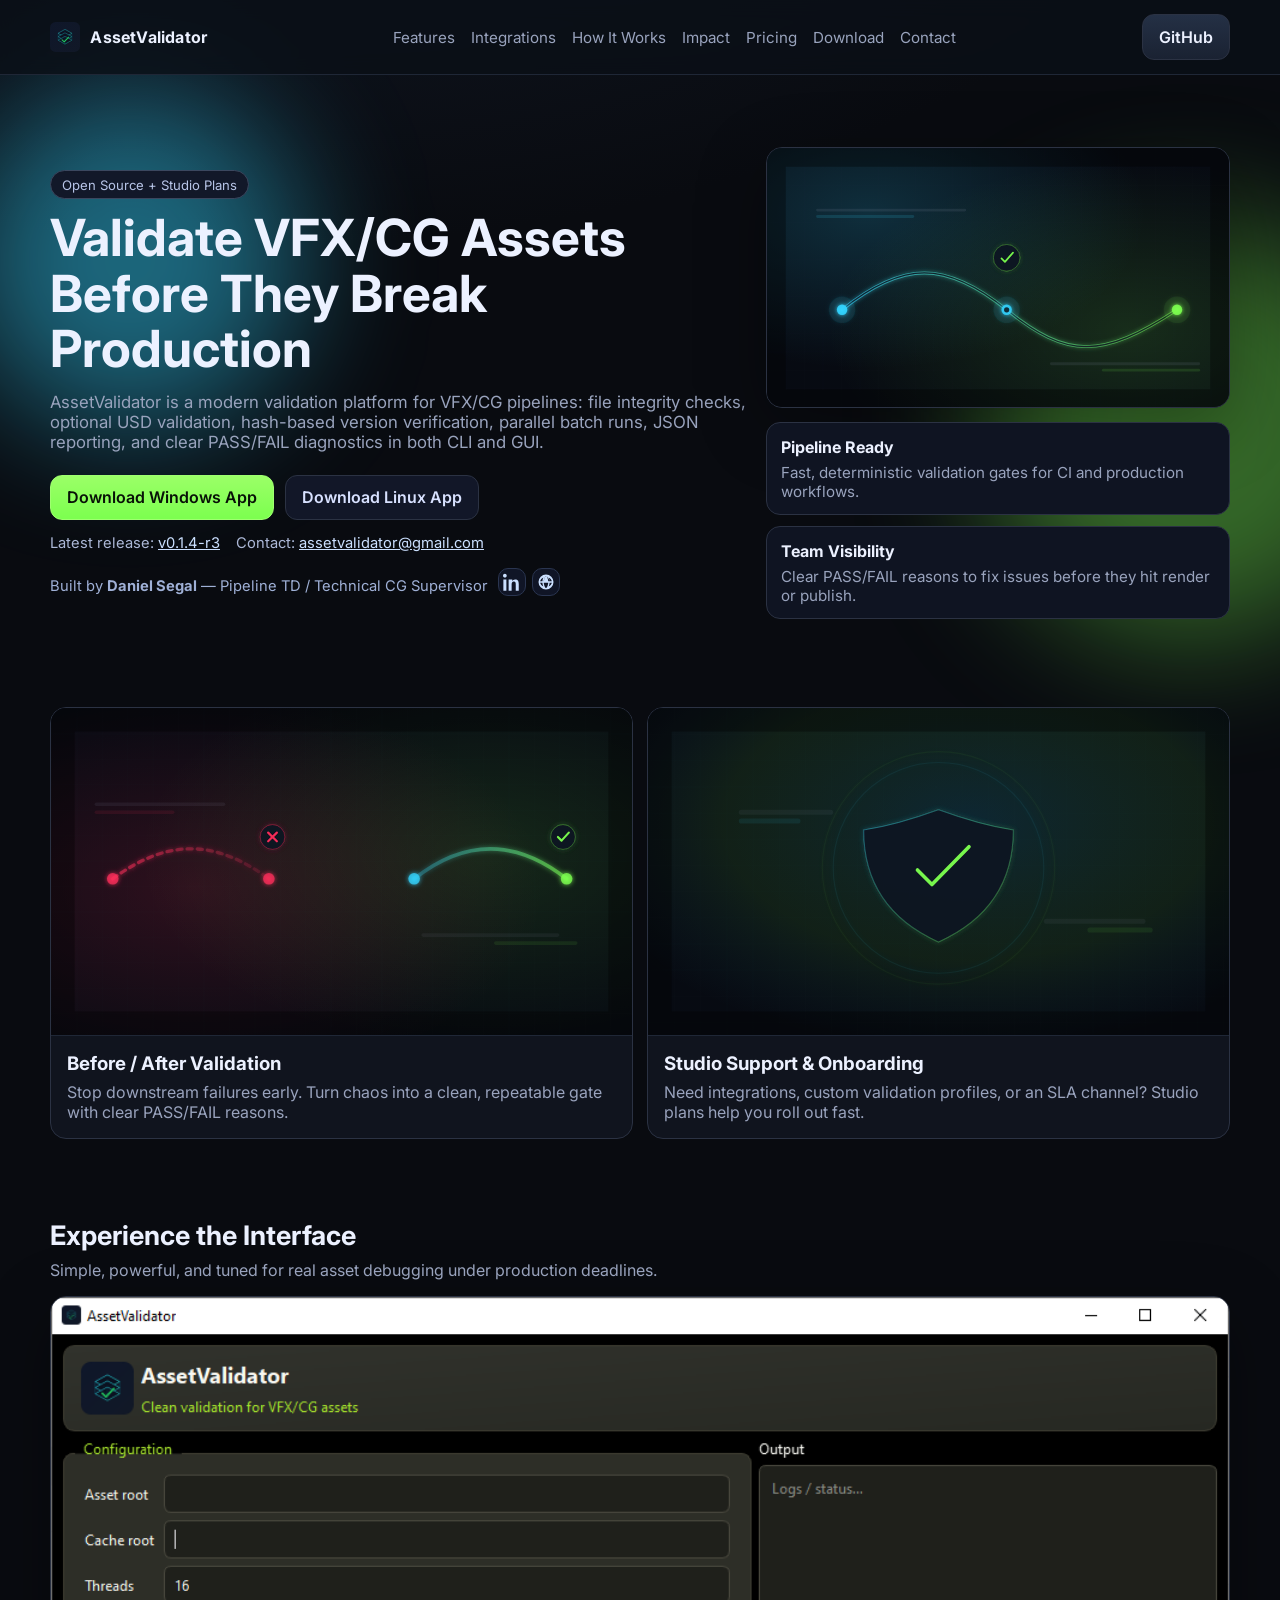
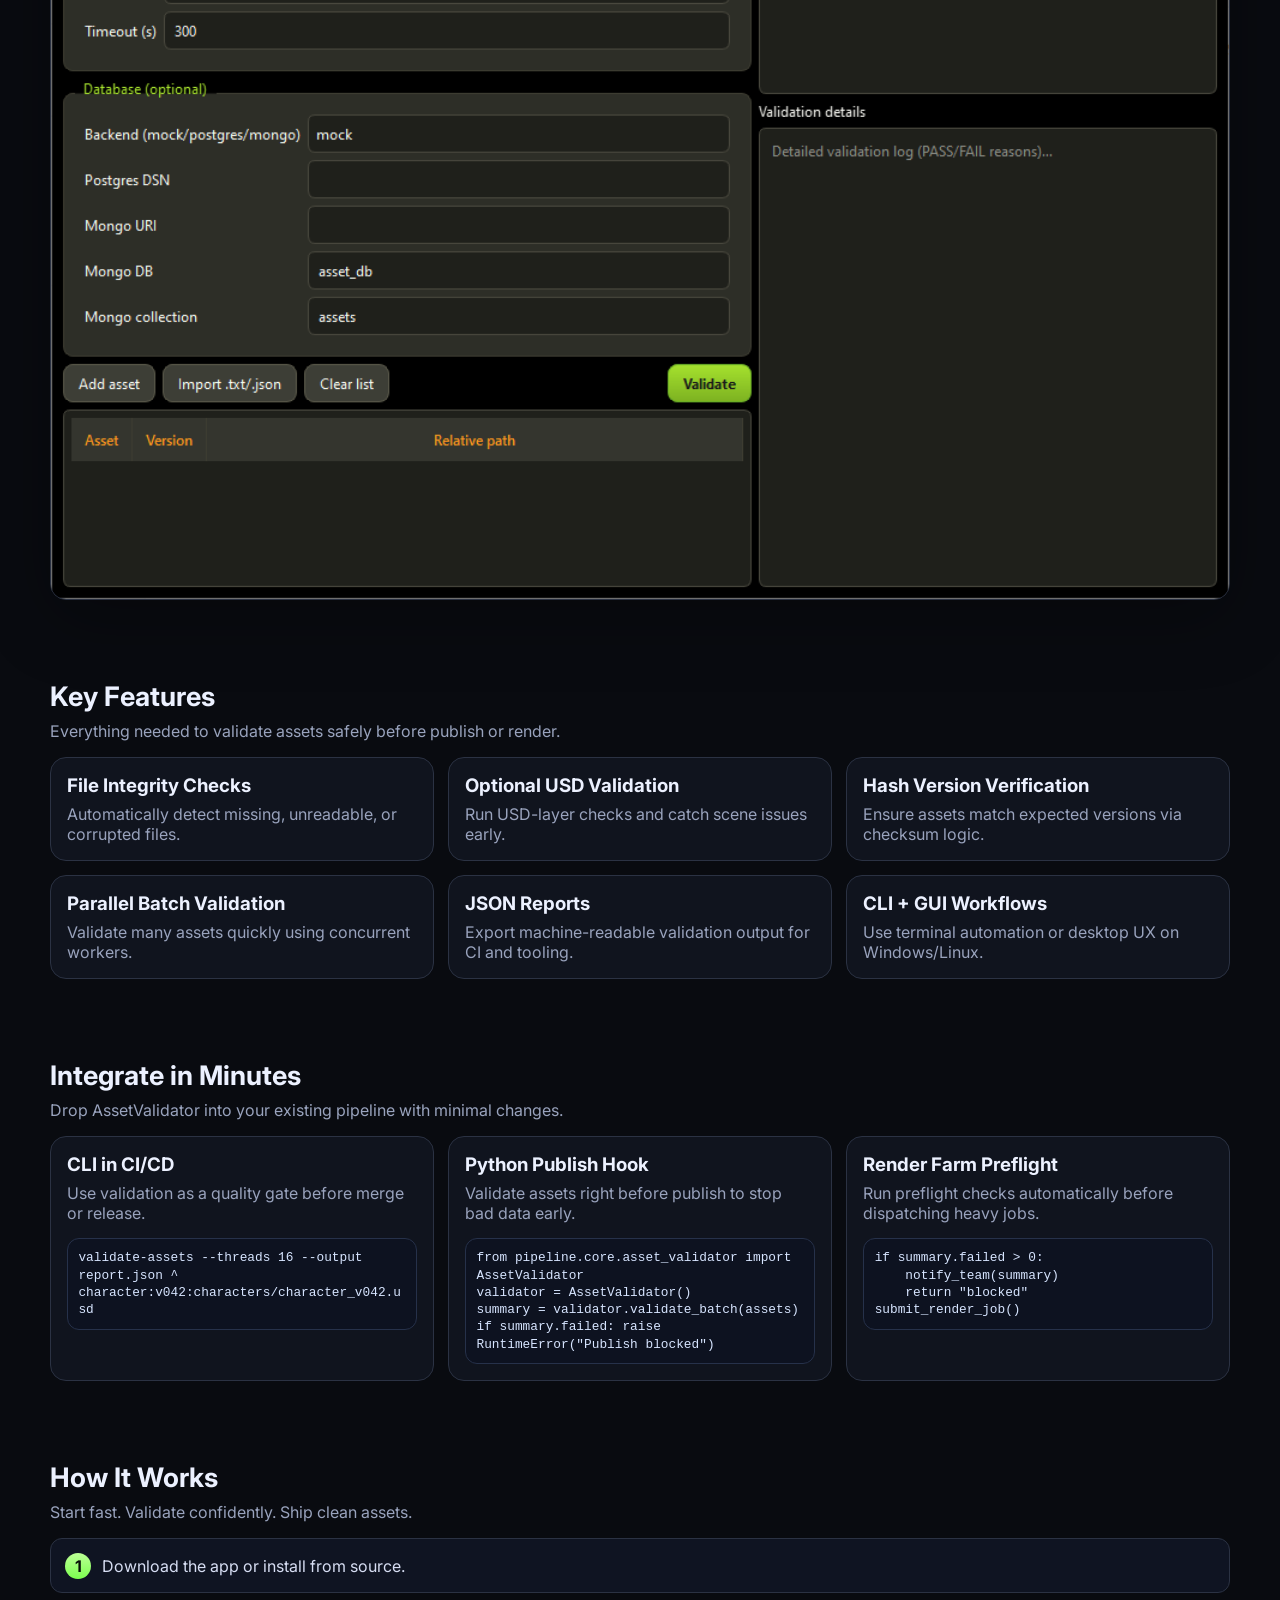
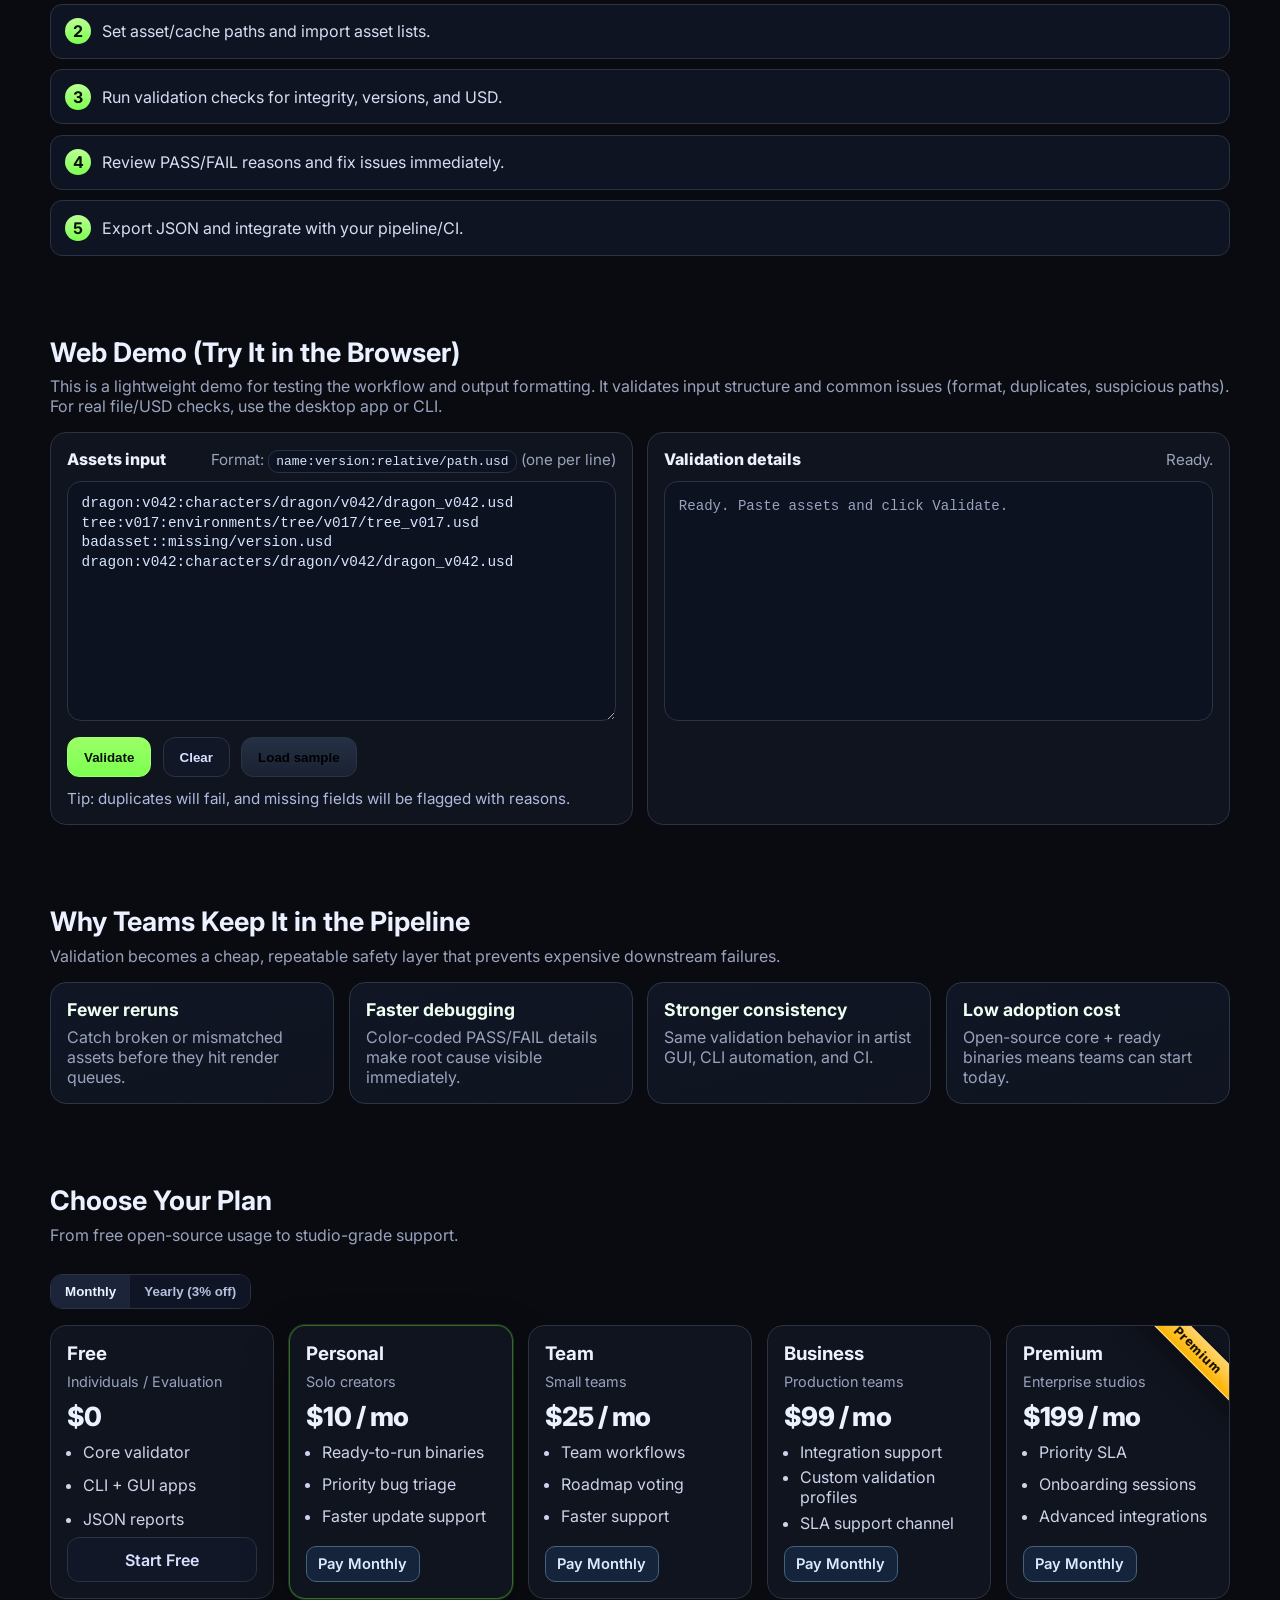
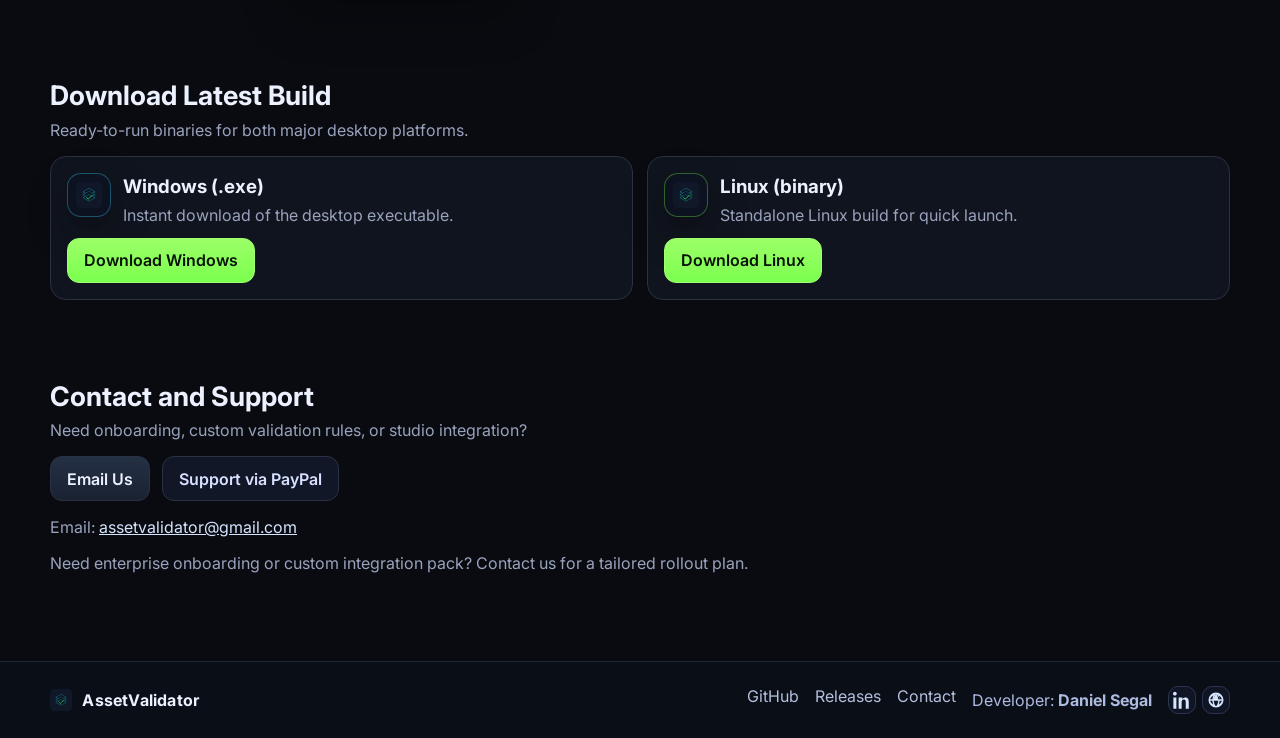
==== landing/index.html @ ba481342 "feat: add standalone marketing landing and GitHub Pages deploy Add a dark themed product landing in " ====
<!doctype html>
<html lang="en">
<head>
  <meta charset="utf-8">
  <meta name="viewport" content="width=device-width, initial-scale=1">
  <title>AssetValidator - VFX/CG Asset Validation Platform</title>
  <meta name="description" content="AssetValidator is an open-source VFX/CG asset validation platform with CLI/GUI apps, USD checks, hash-based version verification, and production-ready team plans.">
  <link rel="icon" href="../assets/icon.svg" type="image/svg+xml">
  <link rel="preconnect" href="https://fonts.googleapis.com">
  <link rel="preconnect" href="https://fonts.gstatic.com" crossorigin>
  <link href="https://fonts.googleapis.com/css2?family=Inter:wght@400;500;600;700;800&display=swap" rel="stylesheet">
  <link rel="stylesheet" href="./styles.css">
</head>
<body>
  <div class="bg-glow bg-glow-a"></div>
  <div class="bg-glow bg-glow-b"></div>

  <header class="site-header">
    <div class="container nav-wrap">
      <a class="brand" href="#top">
        <img src="../assets/icon.svg" alt="AssetValidator icon">
        <span>AssetValidator</span>
      </a>
      <nav class="nav">
        <a href="#features">Features</a>
        <a href="#integrations">Integrations</a>
        <a href="#workflow">How It Works</a>
        <a href="#impact">Impact</a>
        <a href="#pricing">Pricing</a>
        <a href="#download">Download</a>
        <a href="#contact">Contact</a>
      </nav>
      <a class="btn btn-primary" href="https://github.com/daniilcg/AssetValidator" target="_blank" rel="noopener">GitHub</a>
    </div>
  </header>

  <main id="top">
    <section class="hero container">
      <div class="hero-copy">
        <div class="pill">Open Source + Studio Plans</div>
        <h1>Validate VFX/CG Assets Before They Break Production</h1>
        <p>
          AssetValidator is a modern validation platform for VFX/CG pipelines: file integrity checks,
          optional USD validation, hash-based version verification, parallel batch runs, JSON reporting,
          and clear PASS/FAIL diagnostics in both CLI and GUI.
        </p>
        <div class="hero-cta">
          <a class="btn btn-accent" href="https://github.com/daniilcg/AssetValidator/releases/download/v0.1.4-r3/AssetValidator.exe" target="_blank" rel="noopener">Download Windows App</a>
          <a class="btn btn-ghost" href="https://github.com/daniilcg/AssetValidator/releases/download/v0.1.4-r3/AssetValidator" target="_blank" rel="noopener">Download Linux App</a>
        </div>
        <div class="hero-meta">
          <span>Latest release: <a href="https://github.com/daniilcg/AssetValidator/releases/tag/v0.1.4-r3" target="_blank" rel="noopener">v0.1.4-r3</a></span>
          <span>Contact: <a href="mailto:assetvalidator@gmail.com">assetvalidator@gmail.com</a></span>
          <span class="byline">
            Built by <strong>Daniel Segal</strong> — Pipeline TD / Technical CG Supervisor
            <span class="icon-links" aria-label="Developer links">
              <a class="icon-link" href="https://www.linkedin.com/in/daniilcg/" target="_blank" rel="noopener" aria-label="LinkedIn">
                <svg width="18" height="18" viewBox="0 0 24 24" role="img" aria-hidden="true">
                  <path fill="currentColor" d="M4.98 3.5C4.98 4.88 3.87 6 2.5 6S0 4.88 0 3.5S1.12 1 2.5 1S4.98 2.12 4.98 3.5M.5 8.5H4.5V23.5H.5zM8.5 8.5H12.33V10.55H12.38C12.91 9.55 14.2 8.5 16.14 8.5C20.23 8.5 21 11.19 21 14.69V23.5H17V15.7C17 13.84 16.97 11.45 14.45 11.45C11.89 11.45 11.5 13.45 11.5 15.58V23.5H7.5V8.5z"/>
                </svg>
              </a>
              <a class="icon-link" href="https://dsegal.tilda.ws/" target="_blank" rel="noopener" aria-label="Website">
                <svg width="18" height="18" viewBox="0 0 24 24" role="img" aria-hidden="true">
                  <path fill="currentColor" d="M12 2a10 10 0 1 0 10 10A10.01 10.01 0 0 0 12 2m7.93 9h-3.12a15.6 15.6 0 0 0-1.24-5.02A8.02 8.02 0 0 1 19.93 11M12 4c.9 0 2.28 1.76 3.07 7H8.93C9.72 5.76 11.1 4 12 4M4.07 13h3.12a15.6 15.6 0 0 0 1.24 5.02A8.02 8.02 0 0 1 4.07 13m3.12-2H4.07a8.02 8.02 0 0 1 4.36-5.02A15.6 15.6 0 0 0 7.19 11m1.74 2h6.14c-.79 5.24-2.17 7-3.07 7s-2.28-1.76-3.07-7m6.64 5.02A15.6 15.6 0 0 0 16.81 13h3.12a8.02 8.02 0 0 1-4.36 5.02M16.81 11h-7.62a15.6 15.6 0 0 1 1.24-5.02A8.02 8.02 0 0 1 12 4a8.02 8.02 0 0 1 1.57.98A15.6 15.6 0 0 1 16.81 11"/>
                </svg>
              </a>
            </span>
          </span>
        </div>
      </div>
      <div class="hero-art">
        <div class="scene-banner">
          <img src="../assets/landing/scene-pipeline.svg" alt="Pipeline scene illustration">
        </div>
        <div class="hero-mini">
          <div class="mini">
            <div class="mini-title">Pipeline Ready</div>
            <div class="mini-text">Fast, deterministic validation gates for CI and production workflows.</div>
          </div>
          <div class="mini">
            <div class="mini-title">Team Visibility</div>
            <div class="mini-text">Clear PASS/FAIL reasons to fix issues before they hit render or publish.</div>
          </div>
        </div>
      </div>
    </section>

    <section class="promo container">
      <div class="grid grid-2">
        <article class="promo-card">
          <div class="promo-media">
            <img src="../assets/landing/scene-before-after.svg" alt="Before/after validation illustration">
          </div>
          <div class="promo-copy">
            <h3>Before / After Validation</h3>
            <p>Stop downstream failures early. Turn chaos into a clean, repeatable gate with clear PASS/FAIL reasons.</p>
          </div>
        </article>
        <article class="promo-card">
          <div class="promo-media">
            <img src="../assets/landing/scene-studio-support.svg" alt="Studio support illustration">
          </div>
          <div class="promo-copy">
            <h3>Studio Support &amp; Onboarding</h3>
            <p>Need integrations, custom validation profiles, or an SLA channel? Studio plans help you roll out fast.</p>
          </div>
        </article>
      </div>
    </section>

    <section class="showcase container">
      <div class="section-head">
        <h2>Experience the Interface</h2>
        <p>Simple, powerful, and tuned for real asset debugging under production deadlines.</p>
      </div>
      <div class="showcase-frame">
        <img src="../assets/gui-preview-v0.1.4-r3.png" alt="AssetValidator GUI screenshot">
      </div>
    </section>

    <section id="features" class="features container">
      <div class="section-head">
        <h2>Key Features</h2>
        <p>Everything needed to validate assets safely before publish or render.</p>
      </div>
      <div class="grid grid-3">
        <article class="card">
          <h3>File Integrity Checks</h3>
          <p>Automatically detect missing, unreadable, or corrupted files.</p>
        </article>
        <article class="card">
          <h3>Optional USD Validation</h3>
          <p>Run USD-layer checks and catch scene issues early.</p>
        </article>
        <article class="card">
          <h3>Hash Version Verification</h3>
          <p>Ensure assets match expected versions via checksum logic.</p>
        </article>
        <article class="card">
          <h3>Parallel Batch Validation</h3>
          <p>Validate many assets quickly using concurrent workers.</p>
        </article>
        <article class="card">
          <h3>JSON Reports</h3>
          <p>Export machine-readable validation output for CI and tooling.</p>
        </article>
        <article class="card">
          <h3>CLI + GUI Workflows</h3>
          <p>Use terminal automation or desktop UX on Windows/Linux.</p>
        </article>
      </div>
    </section>

    <section id="integrations" class="integrations container">
      <div class="section-head">
        <h2>Integrate in Minutes</h2>
        <p>Drop AssetValidator into your existing pipeline with minimal changes.</p>
      </div>
      <div class="grid grid-3">
        <article class="card">
          <h3>CLI in CI/CD</h3>
          <p>Use validation as a quality gate before merge or release.</p>
          <pre><code>validate-assets --threads 16 --output report.json ^
character:v042:characters/character_v042.usd</code></pre>
        </article>
        <article class="card">
          <h3>Python Publish Hook</h3>
          <p>Validate assets right before publish to stop bad data early.</p>
          <pre><code>from pipeline.core.asset_validator import AssetValidator
validator = AssetValidator()
summary = validator.validate_batch(assets)
if summary.failed: raise RuntimeError("Publish blocked")</code></pre>
        </article>
        <article class="card">
          <h3>Render Farm Preflight</h3>
          <p>Run preflight checks automatically before dispatching heavy jobs.</p>
          <pre><code>if summary.failed &gt; 0:
    notify_team(summary)
    return "blocked"
submit_render_job()</code></pre>
        </article>
      </div>
    </section>

    <section id="workflow" class="workflow container">
      <div class="section-head">
        <h2>How It Works</h2>
        <p>Start fast. Validate confidently. Ship clean assets.</p>
      </div>
      <div class="timeline">
        <div class="step"><span>1</span>Download the app or install from source.</div>
        <div class="step"><span>2</span>Set asset/cache paths and import asset lists.</div>
        <div class="step"><span>3</span>Run validation checks for integrity, versions, and USD.</div>
        <div class="step"><span>4</span>Review PASS/FAIL reasons and fix issues immediately.</div>
        <div class="step"><span>5</span>Export JSON and integrate with your pipeline/CI.</div>
      </div>
    </section>

    <section id="webdemo" class="webdemo container">
      <div class="section-head">
        <h2>Web Demo (Try It in the Browser)</h2>
        <p>
          This is a lightweight demo for testing the workflow and output formatting.
          It validates input structure and common issues (format, duplicates, suspicious paths).
          For real file/USD checks, use the desktop app or CLI.
        </p>
      </div>
      <div class="demo-wrap">
        <div class="demo-panel">
          <div class="demo-head">
            <div class="demo-title">Assets input</div>
            <div class="demo-hint">Format: <code>name:version:relative/path.usd</code> (one per line)</div>
          </div>
          <textarea id="demoInput" spellcheck="false">dragon:v042:characters/dragon/v042/dragon_v042.usd
tree:v017:environments/tree/v017/tree_v017.usd
badasset::missing/version.usd
dragon:v042:characters/dragon/v042/dragon_v042.usd</textarea>
          <div class="demo-actions">
            <button class="btn btn-accent" id="demoValidate" type="button">Validate</button>
            <button class="btn btn-ghost" id="demoClear" type="button">Clear</button>
            <button class="btn btn-primary" id="demoSample" type="button">Load sample</button>
          </div>
          <div class="demo-note">
            Tip: duplicates will fail, and missing fields will be flagged with reasons.
          </div>
        </div>

        <div class="demo-panel">
          <div class="demo-head">
            <div class="demo-title">Validation details</div>
            <div class="demo-hint"><span id="demoSummary">Ready.</span></div>
          </div>
          <div id="demoOutput" class="demo-output" aria-live="polite"></div>
        </div>
      </div>
    </section>

    <section id="impact" class="impact container">
      <div class="section-head">
        <h2>Why Teams Keep It in the Pipeline</h2>
        <p>Validation becomes a cheap, repeatable safety layer that prevents expensive downstream failures.</p>
      </div>
      <div class="grid grid-4">
        <article class="metric-card">
          <div class="metric">Fewer reruns</div>
          <p>Catch broken or mismatched assets before they hit render queues.</p>
        </article>
        <article class="metric-card">
          <div class="metric">Faster debugging</div>
          <p>Color-coded PASS/FAIL details make root cause visible immediately.</p>
        </article>
        <article class="metric-card">
          <div class="metric">Stronger consistency</div>
          <p>Same validation behavior in artist GUI, CLI automation, and CI.</p>
        </article>
        <article class="metric-card">
          <div class="metric">Low adoption cost</div>
          <p>Open-source core + ready binaries means teams can start today.</p>
        </article>
      </div>
    </section>

    <section id="pricing" class="pricing container">
      <div class="section-head">
        <h2>Choose Your Plan</h2>
        <p>From free open-source usage to studio-grade support.</p>
      </div>
      <div class="billing-toggle">
        <button class="toggle-btn active" data-billing="monthly" type="button">Monthly</button>
        <button class="toggle-btn" data-billing="yearly" type="button">Yearly <strong>(3% off)</strong></button>
      </div>
      <div class="grid grid-5">
        <article class="price-card">
          <h3>Free</h3>
          <p class="target">Individuals / Evaluation</p>
          <div class="price">$0</div>
          <ul>
            <li>Core validator</li>
            <li>CLI + GUI apps</li>
            <li>JSON reports</li>
          </ul>
          <a class="btn btn-ghost" href="https://github.com/daniilcg/AssetValidator" target="_blank" rel="noopener">Start Free</a>
        </article>

        <article class="price-card highlighted" data-monthly="$10 / mo" data-yearly="$116.40 / yr">
          <div class="ribbon ribbon-discount" aria-hidden="true">Save 3%</div>
          <h3>Personal</h3>
          <p class="target">Solo creators</p>
          <div class="price">$10 / mo</div>
          <ul>
            <li>Ready-to-run binaries</li>
            <li>Priority bug triage</li>
            <li>Faster update support</li>
          </ul>
          <div class="pay-links monthly-links">
            <a href="https://www.paypal.me/daniilsegal90/10" target="_blank" rel="noopener">Pay Monthly</a>
          </div>
          <div class="pay-links yearly-links hidden">
            <a href="https://www.paypal.me/daniilsegal90/116.40" target="_blank" rel="noopener">Pay Yearly</a>
          </div>
        </article>

        <article class="price-card" data-monthly="$25 / mo" data-yearly="$291 / yr">
          <div class="ribbon ribbon-discount" aria-hidden="true">Save 3%</div>
          <h3>Team</h3>
          <p class="target">Small teams</p>
          <div class="price">$25 / mo</div>
          <ul>
            <li>Team workflows</li>
            <li>Roadmap voting</li>
            <li>Faster support</li>
          </ul>
          <div class="pay-links monthly-links">
            <a href="https://www.paypal.me/daniilsegal90/25" target="_blank" rel="noopener">Pay Monthly</a>
          </div>
          <div class="pay-links yearly-links hidden">
            <a href="https://www.paypal.me/daniilsegal90/291" target="_blank" rel="noopener">Pay Yearly</a>
          </div>
        </article>

        <article class="price-card" data-monthly="$99 / mo" data-yearly="$1,152.36 / yr">
          <div class="ribbon ribbon-discount" aria-hidden="true">Save 3%</div>
          <h3>Business</h3>
          <p class="target">Production teams</p>
          <div class="price">$99 / mo</div>
          <ul>
            <li>Integration support</li>
            <li>Custom validation profiles</li>
            <li>SLA support channel</li>
          </ul>
          <div class="pay-links monthly-links">
            <a href="https://www.paypal.me/daniilsegal90/99" target="_blank" rel="noopener">Pay Monthly</a>
          </div>
          <div class="pay-links yearly-links hidden">
            <a href="https://www.paypal.me/daniilsegal90/1152.36" target="_blank" rel="noopener">Pay Yearly</a>
          </div>
        </article>

        <article class="price-card premium" data-monthly="$199 / mo" data-yearly="$2,316.36 / yr">
          <div class="ribbon ribbon-premium" aria-hidden="true">Premium</div>
          <div class="ribbon ribbon-discount" aria-hidden="true">Save 3%</div>
          <h3>Premium</h3>
          <p class="target">Enterprise studios</p>
          <div class="price">$199 / mo</div>
          <ul>
            <li>Priority SLA</li>
            <li>Onboarding sessions</li>
            <li>Advanced integrations</li>
          </ul>
          <div class="pay-links monthly-links">
            <a href="https://www.paypal.me/daniilsegal90/199" target="_blank" rel="noopener">Pay Monthly</a>
          </div>
          <div class="pay-links yearly-links hidden">
            <a href="https://www.paypal.me/daniilsegal90/2316.36" target="_blank" rel="noopener">Pay Yearly</a>
          </div>
        </article>
      </div>
    </section>

    <section id="download" class="download container">
      <div class="section-head">
        <h2>Download Latest Build</h2>
        <p>Ready-to-run binaries for both major desktop platforms.</p>
      </div>
      <div class="grid grid-2">
        <article class="card">
          <div class="dl-head">
            <div class="file-badge file-badge-win" aria-hidden="true">
              <img src="../assets/icon.svg" alt="">
            </div>
            <div>
          <h3>Windows (.exe)</h3>
          <p>Instant download of the desktop executable.</p>
            </div>
          </div>
          <a class="btn btn-accent" href="https://github.com/daniilcg/AssetValidator/releases/download/v0.1.4-r3/AssetValidator.exe" target="_blank" rel="noopener">Download Windows</a>
        </article>
        <article class="card">
          <div class="dl-head">
            <div class="file-badge file-badge-linux" aria-hidden="true">
              <img src="../assets/icon.svg" alt="">
            </div>
            <div>
          <h3>Linux (binary)</h3>
          <p>Standalone Linux build for quick launch.</p>
            </div>
          </div>
          <a class="btn btn-accent" href="https://github.com/daniilcg/AssetValidator/releases/download/v0.1.4-r3/AssetValidator" target="_blank" rel="noopener">Download Linux</a>
        </article>
      </div>
    </section>

    <section id="contact" class="contact container">
      <div class="section-head">
        <h2>Contact and Support</h2>
        <p>Need onboarding, custom validation rules, or studio integration?</p>
      </div>
      <div class="contact-wrap">
        <a class="btn btn-primary" href="mailto:assetvalidator@gmail.com">Email Us</a>
        <a class="btn btn-ghost" href="https://www.paypal.me/daniilsegal90" target="_blank" rel="noopener">Support via PayPal</a>
      </div>
      <p class="contact-meta">
        Email: <a href="mailto:assetvalidator@gmail.com">assetvalidator@gmail.com</a>
      </p>
      <p class="contact-meta">
        Need enterprise onboarding or custom integration pack? Contact us for a tailored rollout plan.
      </p>
    </section>
  </main>

  <footer class="site-footer">
    <div class="container footer-wrap">
      <div class="brand small">
        <img src="../assets/icon.svg" alt="AssetValidator icon">
        <span>AssetValidator</span>
      </div>
      <div class="footer-links">
        <a href="https://github.com/daniilcg/AssetValidator" target="_blank" rel="noopener">GitHub</a>
        <a href="https://github.com/daniilcg/AssetValidator/releases" target="_blank" rel="noopener">Releases</a>
        <a href="mailto:assetvalidator@gmail.com">Contact</a>
        <span class="footer-dev">
          <span>Developer: <strong>Daniel Segal</strong></span>
          <span class="icon-links" aria-label="Developer links">
            <a class="icon-link" href="https://www.linkedin.com/in/daniilcg/" target="_blank" rel="noopener" aria-label="LinkedIn">
              <svg width="18" height="18" viewBox="0 0 24 24" role="img" aria-hidden="true">
                <path fill="currentColor" d="M4.98 3.5C4.98 4.88 3.87 6 2.5 6S0 4.88 0 3.5S1.12 1 2.5 1S4.98 2.12 4.98 3.5M.5 8.5H4.5V23.5H.5zM8.5 8.5H12.33V10.55H12.38C12.91 9.55 14.2 8.5 16.14 8.5C20.23 8.5 21 11.19 21 14.69V23.5H17V15.7C17 13.84 16.97 11.45 14.45 11.45C11.89 11.45 11.5 13.45 11.5 15.58V23.5H7.5V8.5z"/>
              </svg>
            </a>
            <a class="icon-link" href="https://dsegal.tilda.ws/" target="_blank" rel="noopener" aria-label="Website">
              <svg width="18" height="18" viewBox="0 0 24 24" role="img" aria-hidden="true">
                <path fill="currentColor" d="M12 2a10 10 0 1 0 10 10A10.01 10.01 0 0 0 12 2m7.93 9h-3.12a15.6 15.6 0 0 0-1.24-5.02A8.02 8.02 0 0 1 19.93 11M12 4c.9 0 2.28 1.76 3.07 7H8.93C9.72 5.76 11.1 4 12 4M4.07 13h3.12a15.6 15.6 0 0 0 1.24 5.02A8.02 8.02 0 0 1 4.07 13m3.12-2H4.07a8.02 8.02 0 0 1 4.36-5.02A15.6 15.6 0 0 0 7.19 11m1.74 2h6.14c-.79 5.24-2.17 7-3.07 7s-2.28-1.76-3.07-7m6.64 5.02A15.6 15.6 0 0 0 16.81 13h3.12a8.02 8.02 0 0 1-4.36 5.02M16.81 11h-7.62a15.6 15.6 0 0 1 1.24-5.02A8.02 8.02 0 0 1 12 4a8.02 8.02 0 0 1 1.57.98A15.6 15.6 0 0 1 16.81 11"/>
              </svg>
            </a>
          </span>
        </span>
      </div>
    </div>
  </footer>

  <script src="./app.js"></script>
</body>
</html>
---- landing/styles.css ----
:root {
  --bg: #090b10;
  --bg-soft: #10131b;
  --panel: #131722cc;
  --line: #2b3243;
  --text: #ecf1ff;
  --muted: #99a3bd;
  --accent: #7cff4f;
  --accent-2: #34d4ff;
  --max: 1180px;
  --radius: 16px;
}

* { box-sizing: border-box; }
html, body { margin: 0; padding: 0; }
html { scroll-behavior: smooth; }
body {
  font-family: Inter, -apple-system, Segoe UI, Roboto, sans-serif;
  color: var(--text);
  background: radial-gradient(1200px 800px at 20% -10%, #172235, transparent), var(--bg);
}

a { color: inherit; text-decoration: none; }
.container { width: min(100% - 2rem, var(--max)); margin-inline: auto; }

.bg-glow {
  position: fixed;
  z-index: -1;
  filter: blur(64px);
  pointer-events: none;
  border-radius: 50%;
}
.bg-glow-a {
  width: 340px; height: 340px; left: -40px; top: 90px;
  background: color-mix(in srgb, var(--accent-2) 45%, transparent);
}
.bg-glow-b {
  width: 420px; height: 420px; right: -120px; top: 220px;
  background: color-mix(in srgb, var(--accent) 38%, transparent);
}

.site-header {
  position: sticky;
  top: 0;
  backdrop-filter: blur(10px);
  background: #0b0f17cc;
  border-bottom: 1px solid #1f2736;
  z-index: 50;
}
.nav-wrap { display: flex; align-items: center; justify-content: space-between; gap: 1rem; min-height: 74px; }
.brand { display: inline-flex; align-items: center; gap: 0.65rem; font-weight: 700; letter-spacing: 0.2px; }
.brand img { width: 30px; height: 30px; }
.brand.small img { width: 22px; height: 22px; }

.nav { display: flex; gap: 1rem; flex-wrap: wrap; }
.nav a { color: var(--muted); font-size: 0.95rem; }
.nav a:hover { color: var(--text); }

.btn {
  display: inline-flex;
  align-items: center;
  justify-content: center;
  gap: 0.4rem;
  border: 1px solid var(--line);
  border-radius: 12px;
  padding: 0.72rem 1rem;
  font-weight: 600;
  transition: 0.2s ease;
}
.btn:hover { transform: translateY(-1px); }
.btn-primary {
  background: linear-gradient(180deg, #243045, #1a2232);
}
.btn-accent {
  background: linear-gradient(180deg, #9bff67, var(--accent));
  color: #081207;
  border-color: #9fff70;
}
.btn-ghost {
  background: #121728;
  color: #d8e1ff;
}

.hero {
  display: grid;
  grid-template-columns: 1.2fr 0.8fr;
  gap: 1.25rem;
  align-items: center;
  padding: 4.5rem 0 2rem;
}
.pill {
  display: inline-flex;
  border: 1px solid #3b475f;
  border-radius: 999px;
  padding: 0.35rem 0.7rem;
  font-size: 0.82rem;
  color: #b8c5e8;
  margin-bottom: 0.7rem;
  background: #121829;
}
.hero h1 {
  margin: 0;
  line-height: 1.08;
  font-size: clamp(2rem, 4vw, 3.45rem);
}
.hero p {
  margin-top: 1rem;
  color: var(--muted);
  font-size: 1.05rem;
  max-width: 65ch;
}
.hero-cta {
  margin-top: 1.4rem;
  display: flex;
  flex-wrap: wrap;
  gap: 0.7rem;
}
.hero-meta {
  margin-top: 0.9rem;
  color: #acb8d7;
  display: flex;
  gap: 1rem;
  flex-wrap: wrap;
  font-size: 0.92rem;
}
.hero-meta a { color: #cbe0ff; text-decoration: underline; }
.byline {
  color: #9fb0d6;
}
.icon-links {
  display: inline-flex;
  gap: 0.4rem;
  align-items: center;
  margin-left: 0.35rem;
}
.icon-link {
  display: inline-flex;
  align-items: center;
  justify-content: center;
  width: 28px;
  height: 28px;
  border-radius: 10px;
  border: 1px solid #2a3550;
  background: #101526;
  color: #d6e6ff;
  text-decoration: none;
}
.icon-link:hover {
  transform: translateY(-1px);
  border-color: #3a4b73;
}

.hero-art {
  display: grid;
  gap: 0.9rem;
}
.hero-mini {
  display: grid;
  gap: 0.7rem;
}
.mini {
  border: 1px solid var(--line);
  border-radius: 14px;
  background: #0f1422;
  padding: 0.85rem 0.9rem;
}
.mini-title {
  font-weight: 700;
  margin-bottom: 0.35rem;
}
.mini-text {
  color: var(--muted);
  font-size: 0.95rem;
}
.scene-banner {
  border: 1px solid var(--line);
  border-radius: var(--radius);
  background: #0f121a;
  overflow: hidden;
  box-shadow: 0 18px 70px #0000004f;
  min-height: 260px;
  aspect-ratio: 16 / 9;
}
.scene-banner img {
  display: block;
  width: 100%;
  height: auto;
  object-fit: contain;
}
.scene-card {
  border: 1px solid var(--line);
  border-radius: var(--radius);
  padding: 1rem;
  background: linear-gradient(145deg, #111726, #121622);
  min-height: 130px;
}
.scene-card h3 { margin: 0 0 0.5rem; }
.scene-card p { margin: 0; color: var(--muted); }
.scene-card.alt {
  background: linear-gradient(145deg, #101a14, #12141c);
  border-color: #2f3b32;
}

section { padding: 2.5rem 0; scroll-margin-top: 92px; }
.section-head h2 {
  margin: 0;
  font-size: clamp(1.45rem, 2.1vw, 2rem);
}
.section-head p {
  margin-top: 0.55rem;
  color: var(--muted);
}

.showcase-frame {
  margin-top: 1rem;
  border: 1px solid var(--line);
  border-radius: var(--radius);
  background: #0f121a;
  overflow: hidden;
  box-shadow: 0 18px 70px #0000004f;
}
.showcase-frame img {
  display: block;
  width: 100%;
  height: auto;
}

.promo-card {
  border: 1px solid var(--line);
  border-radius: var(--radius);
  background: var(--panel);
  overflow: hidden;
}
.promo-media {
  background: #0f121a;
  border-bottom: 1px solid #1f2736;
}
.promo-media img {
  width: 100%;
  height: auto;
  display: block;
}
.promo-copy {
  padding: 1rem;
}
.promo-copy h3 {
  margin: 0 0 0.45rem;
}
.promo-copy p {
  margin: 0;
  color: var(--muted);
}

.webdemo .section-head p code,
.demo-hint code {
  background: #0d1220;
  border: 1px solid #26314a;
  border-radius: 10px;
  padding: 0.18rem 0.45rem;
  color: #d7e5ff;
  font-family: ui-monospace, SFMono-Regular, Menlo, Consolas, monospace;
  font-size: 0.85em;
}
.demo-wrap {
  display: grid;
  grid-template-columns: 1fr 1fr;
  gap: 0.9rem;
  margin-top: 1rem;
}
.demo-panel {
  border: 1px solid var(--line);
  border-radius: var(--radius);
  background: var(--panel);
  padding: 1rem;
}
.demo-head {
  display: flex;
  gap: 0.7rem;
  align-items: baseline;
  justify-content: space-between;
  margin-bottom: 0.75rem;
}
.demo-title { font-weight: 800; }
.demo-hint { color: var(--muted); font-size: 0.95rem; }
.demo-panel textarea {
  width: 100%;
  min-height: 240px;
  resize: vertical;
  border-radius: 14px;
  border: 1px solid #2b3243;
  background: #0d1220;
  color: #d7e5ff;
  padding: 0.75rem 0.85rem;
  font-family: ui-monospace, SFMono-Regular, Menlo, Consolas, monospace;
  font-size: 0.9rem;
  line-height: 1.35;
  outline: none;
}
.demo-panel textarea:focus {
  border-color: #3a4b73;
  box-shadow: 0 0 0 1px #34d4ff22;
}
.demo-actions {
  display: flex;
  gap: 0.7rem;
  flex-wrap: wrap;
  margin-top: 0.75rem;
}
.demo-note {
  margin-top: 0.75rem;
  color: #aebbe0;
  font-size: 0.95rem;
}
.demo-output {
  min-height: 240px;
  max-height: 420px;
  overflow: auto;
  border-radius: 14px;
  border: 1px solid #2b3243;
  background: #0d1220;
  padding: 0.75rem 0.85rem;
  font-family: ui-monospace, SFMono-Regular, Menlo, Consolas, monospace;
  font-size: 0.88rem;
  line-height: 1.35;
}
.demo-line { margin: 0.15rem 0; }
.demo-pass { color: #7cff4f; }
.demo-fail { color: #ff2f5b; }
.demo-warn { color: #ffd36a; }
.demo-muted { color: #99a3bd; }

.grid {
  display: grid;
  gap: 0.9rem;
  margin-top: 1rem;
}
.grid-2 { grid-template-columns: repeat(2, minmax(0, 1fr)); }
.grid-3 { grid-template-columns: repeat(3, minmax(0, 1fr)); }
.grid-4 { grid-template-columns: repeat(4, minmax(0, 1fr)); }
.grid-5 { grid-template-columns: repeat(5, minmax(0, 1fr)); }

.card,
.price-card {
  border: 1px solid var(--line);
  border-radius: var(--radius);
  background: var(--panel);
  padding: 1rem;
}
.price-card {
  position: relative;
  overflow: hidden;
}
.ribbon {
  position: absolute;
  top: 12px;
  right: -44px;
  transform: rotate(45deg);
  padding: 0.28rem 3.2rem;
  font-weight: 800;
  font-size: 0.78rem;
  letter-spacing: 0.06em;
  border: 1px solid #00000055;
  box-shadow: 0 10px 30px #00000055;
  user-select: none;
}
.ribbon-discount {
  background: linear-gradient(180deg, #ff4a6b, #ff2f5b);
  color: #14040a;
  border-color: #ff6b86aa;
  display: none;
}
.ribbon-premium {
  background: linear-gradient(180deg, #ffd36a, #ffb300);
  color: #1b1200;
  border-color: #ffe4a3bb;
  right: -52px;
}
body.is-yearly .ribbon-discount {
  display: block;
}
body.is-yearly .price-card.premium .ribbon-premium {
  box-shadow: 0 0 0 1px #ffd36a33, 0 14px 40px #00000060;
}
.card h3, .price-card h3 { margin: 0 0 0.45rem; }
.card p, .price-card p { margin: 0; color: var(--muted); }
.card pre {
  margin: 0.9rem 0 0;
  background: #0d1220;
  border: 1px solid #26314a;
  border-radius: 12px;
  padding: 0.65rem;
  overflow-x: hidden;
  white-space: pre-wrap;
  word-break: break-word;
}
.card code {
  color: #d7e5ff;
  font-family: ui-monospace, SFMono-Regular, Menlo, Consolas, monospace;
  font-size: 0.8rem;
  line-height: 1.35;
  white-space: pre-wrap;
  word-break: break-word;
}

.timeline {
  margin-top: 1rem;
  display: grid;
  gap: 0.65rem;
}
.step {
  border: 1px solid var(--line);
  border-radius: 12px;
  padding: 0.85rem 0.9rem;
  background: #0f1422;
  color: #d7def3;
  display: flex;
  align-items: center;
  gap: 0.65rem;
}
.step span {
  width: 26px;
  height: 26px;
  border-radius: 999px;
  display: inline-flex;
  align-items: center;
  justify-content: center;
  font-weight: 700;
  color: #071108;
  background: linear-gradient(180deg, #bcff96, #7cff4f);
}

.billing-toggle {
  margin-top: 0.8rem;
  display: inline-flex;
  border: 1px solid var(--line);
  border-radius: 12px;
  overflow: hidden;
}
.toggle-btn {
  padding: 0.58rem 0.88rem;
  border: 0;
  color: #b4c0de;
  background: #101526;
  cursor: pointer;
  font-weight: 600;
}
.toggle-btn.active {
  background: #1b2438;
  color: #ecf3ff;
}

.price-card { display: flex; flex-direction: column; }
.price-card .target {
  margin-bottom: 0.65rem;
  font-size: 0.9rem;
}
.price {
  font-size: 1.65rem;
  font-weight: 800;
  margin-bottom: 0.6rem;
  letter-spacing: -0.02em;
}
.price-card ul {
  margin: 0;
  padding-left: 1rem;
  color: #ccd4eb;
  display: grid;
  gap: 0.35rem;
  flex: 1;
}
.pay-links { margin-top: 0.8rem; }
.pay-links a {
  display: inline-block;
  border-radius: 10px;
  border: 1px solid #42637e;
  background: #15243a;
  color: #d9ebff;
  padding: 0.52rem 0.72rem;
  font-weight: 600;
  font-size: 0.92rem;
}
.highlighted {
  border-color: #6fe84f66;
  box-shadow: 0 0 0 1px #7cff4f29, 0 18px 48px #00000042;
}

.hidden { display: none; }

.download .card p { margin-bottom: 0.8rem; }

.dl-head {
  display: flex;
  gap: 0.75rem;
  align-items: flex-start;
}
.file-badge {
  width: 44px;
  height: 44px;
  border-radius: 14px;
  border: 1px solid #2b3243;
  background: #0d1220;
  display: inline-flex;
  align-items: center;
  justify-content: center;
  color: #d7e5ff;
  box-shadow: 0 14px 40px #00000055;
  flex: 0 0 auto;
}
.file-badge-win {
  border-color: #34d4ff55;
  color: #34d4ff;
}
.file-badge-linux {
  border-color: #7cff4f55;
  color: #7cff4f;
}
.file-badge img {
  width: 26px;
  height: 26px;
  display: block;
}
.download .card h3 {
  margin-top: 0.1rem;
}

.metric-card {
  border: 1px solid #2d3549;
  border-radius: var(--radius);
  padding: 1rem;
  background: linear-gradient(165deg, #101624, #0f1420);
}
.metric {
  color: #edfff0;
  font-size: 1.1rem;
  font-weight: 700;
  margin-bottom: 0.45rem;
}
.metric-card p {
  margin: 0;
  color: var(--muted);
}

.contact-wrap {
  margin-top: 0.9rem;
  display: flex;
  gap: 0.75rem;
  flex-wrap: wrap;
}
.contact-meta { color: var(--muted); }
.contact-meta a { color: #d5e5ff; text-decoration: underline; }

.site-footer {
  border-top: 1px solid #20283b;
  background: #0a0e17;
  margin-top: 2rem;
}
.footer-wrap {
  min-height: 76px;
  display: flex;
  align-items: center;
  justify-content: space-between;
  gap: 1rem;
}
.footer-links {
  display: flex;
  gap: 1rem;
  color: #b4c0de;
}
.footer-links a:hover { color: #ecf3ff; }
.footer-dev {
  display: inline-flex;
  gap: 0.6rem;
  align-items: center;
  color: #aebbe0;
}

@media (max-width: 1150px) {
  .grid-4 { grid-template-columns: repeat(2, minmax(0, 1fr)); }
  .grid-5 { grid-template-columns: repeat(2, minmax(0, 1fr)); }
}

@media (max-width: 920px) {
  .hero { grid-template-columns: 1fr; }
  .grid-3 { grid-template-columns: 1fr 1fr; }
  .nav { display: none; }
}

@media (max-width: 700px) {
  .grid-2, .grid-3, .grid-4, .grid-5 { grid-template-columns: 1fr; }
  .hero { padding-top: 3rem; }
  .footer-wrap { flex-direction: column; justify-content: center; padding: 0.7rem 0; }
}

@media (max-width: 900px) {
  .demo-wrap { grid-template-columns: 1fr; }
}
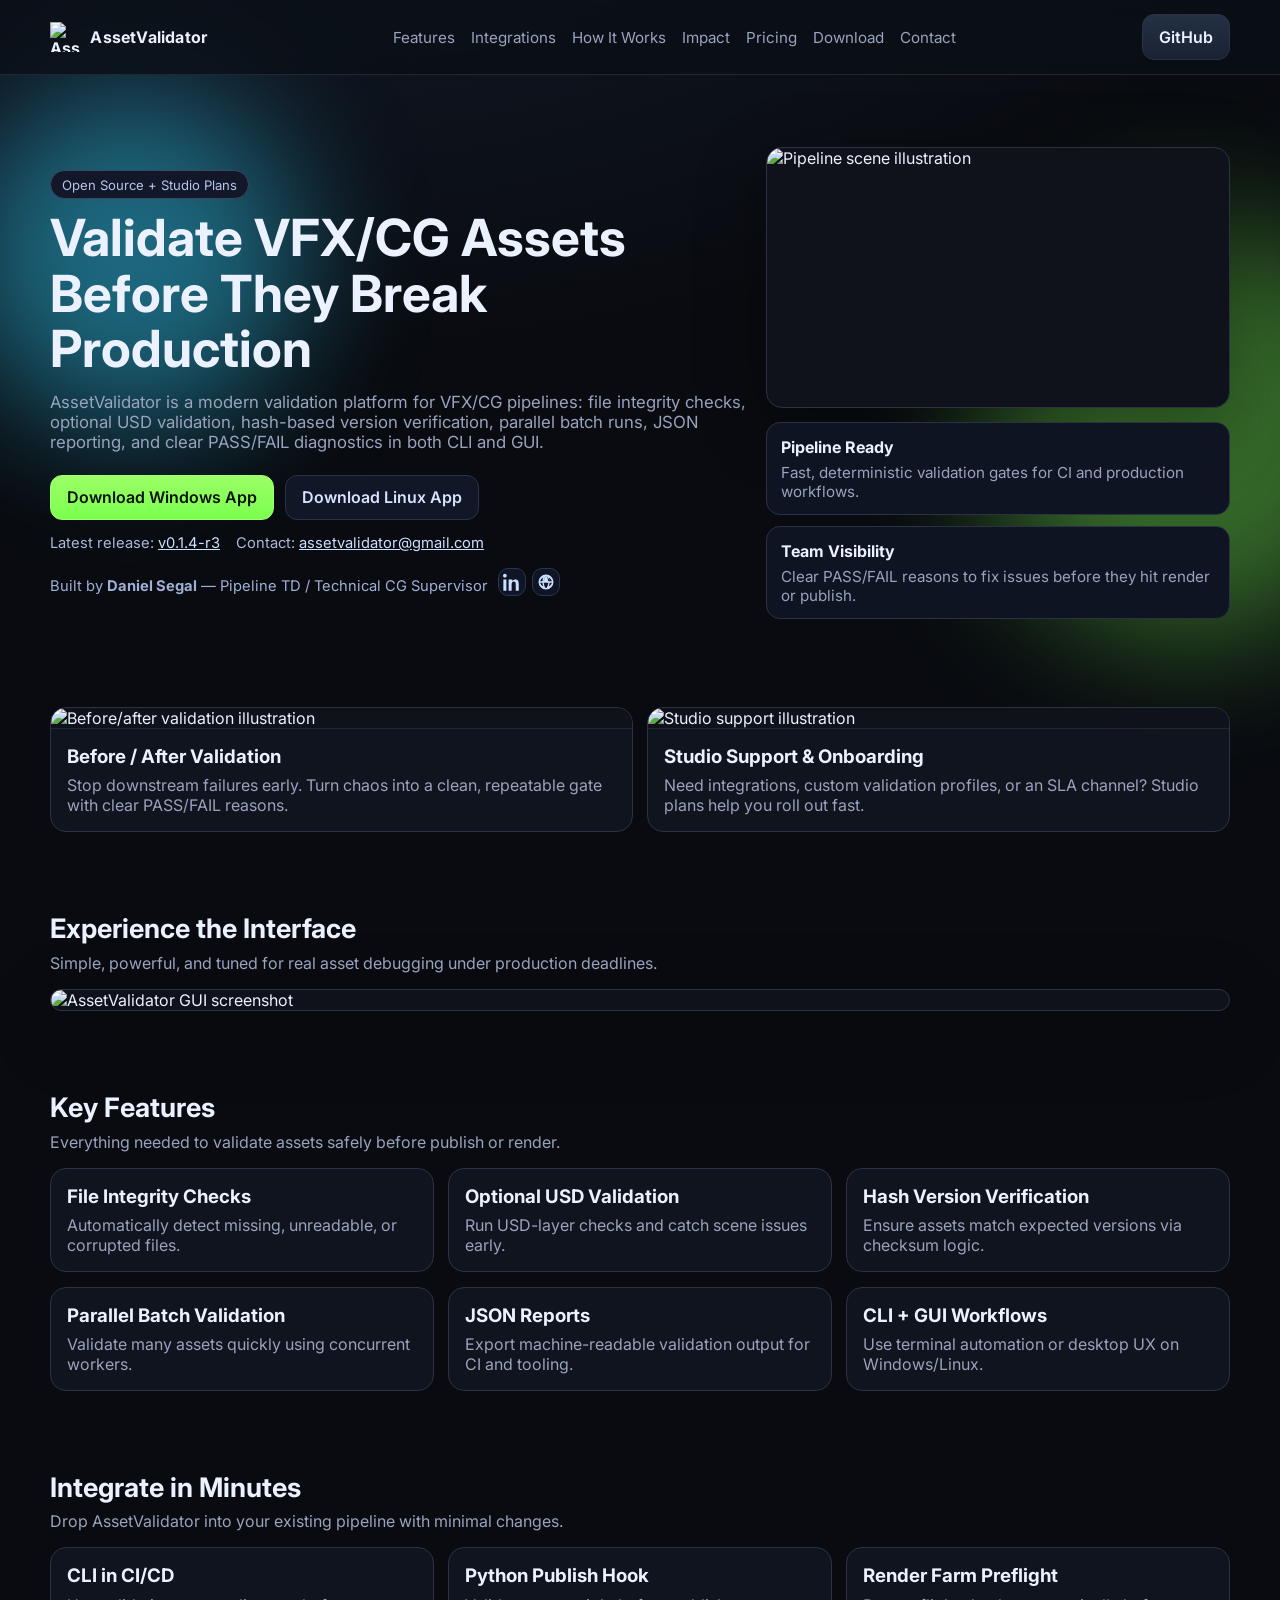
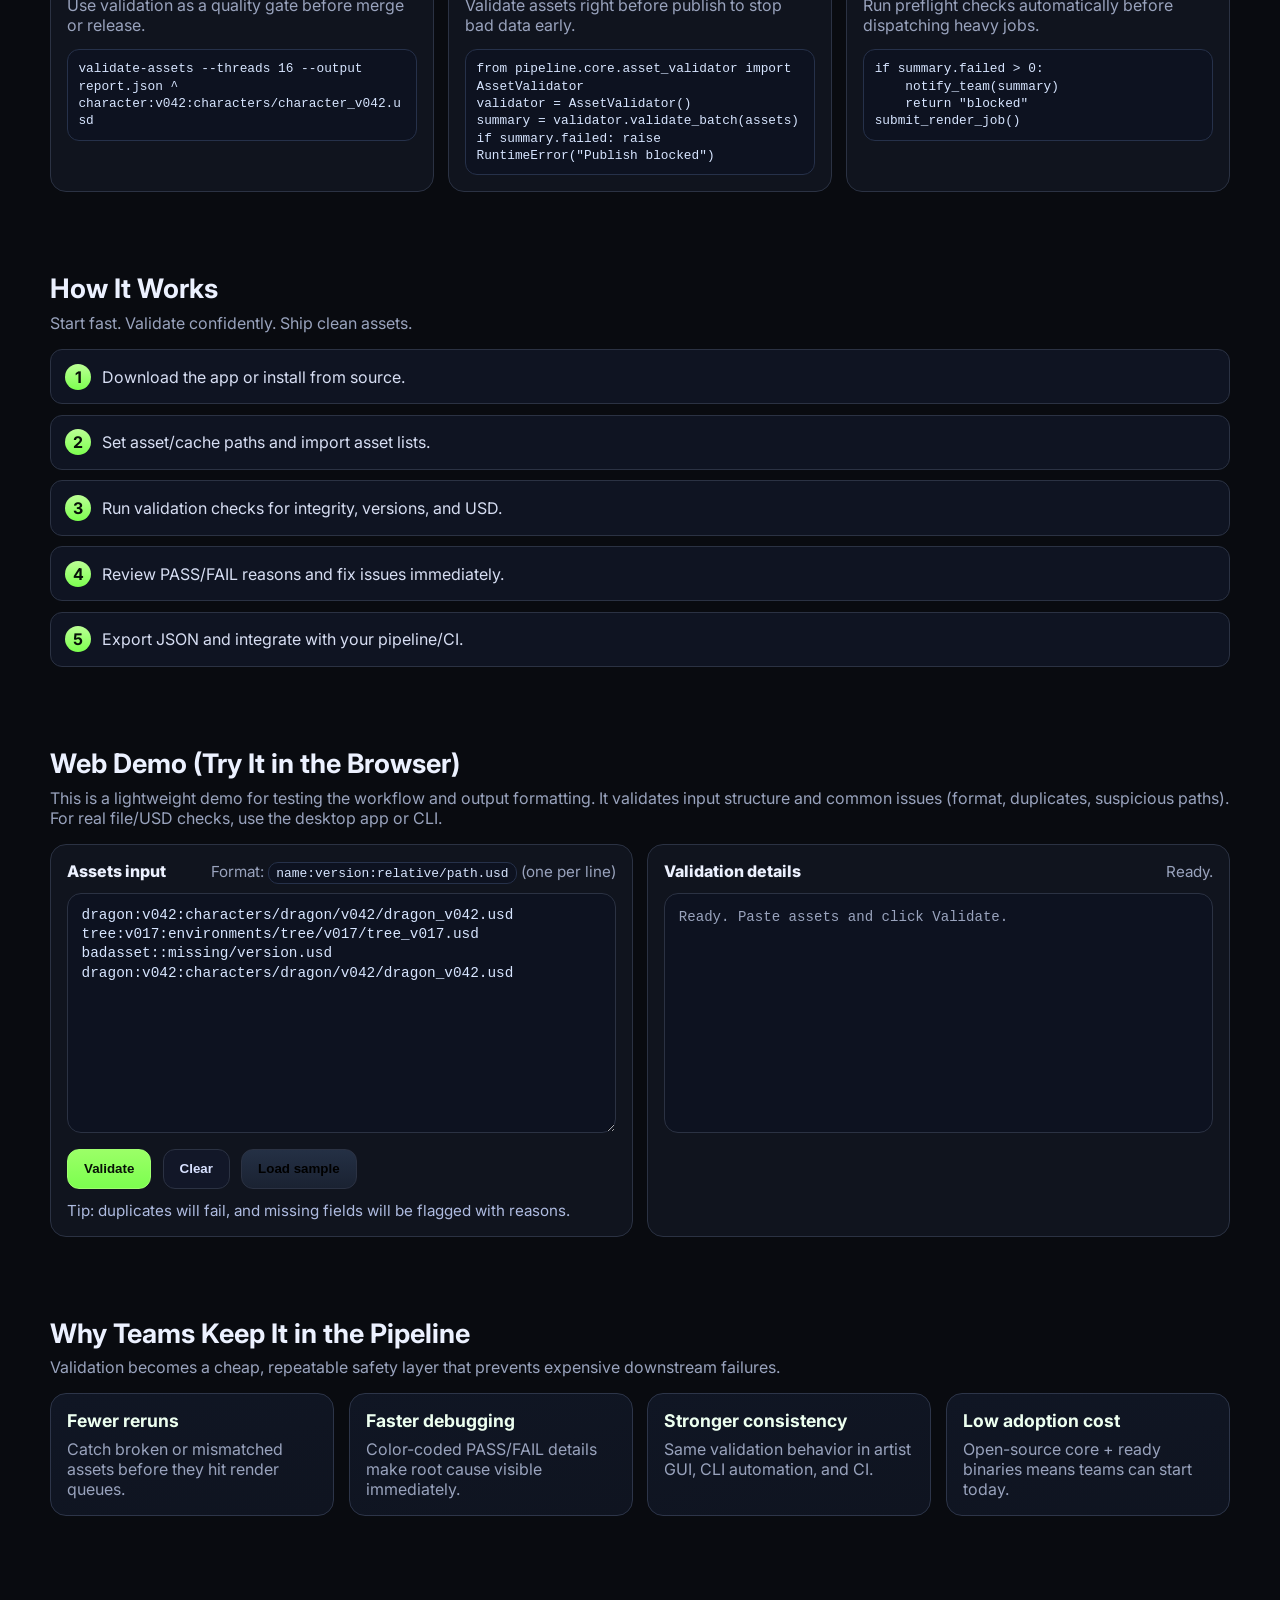
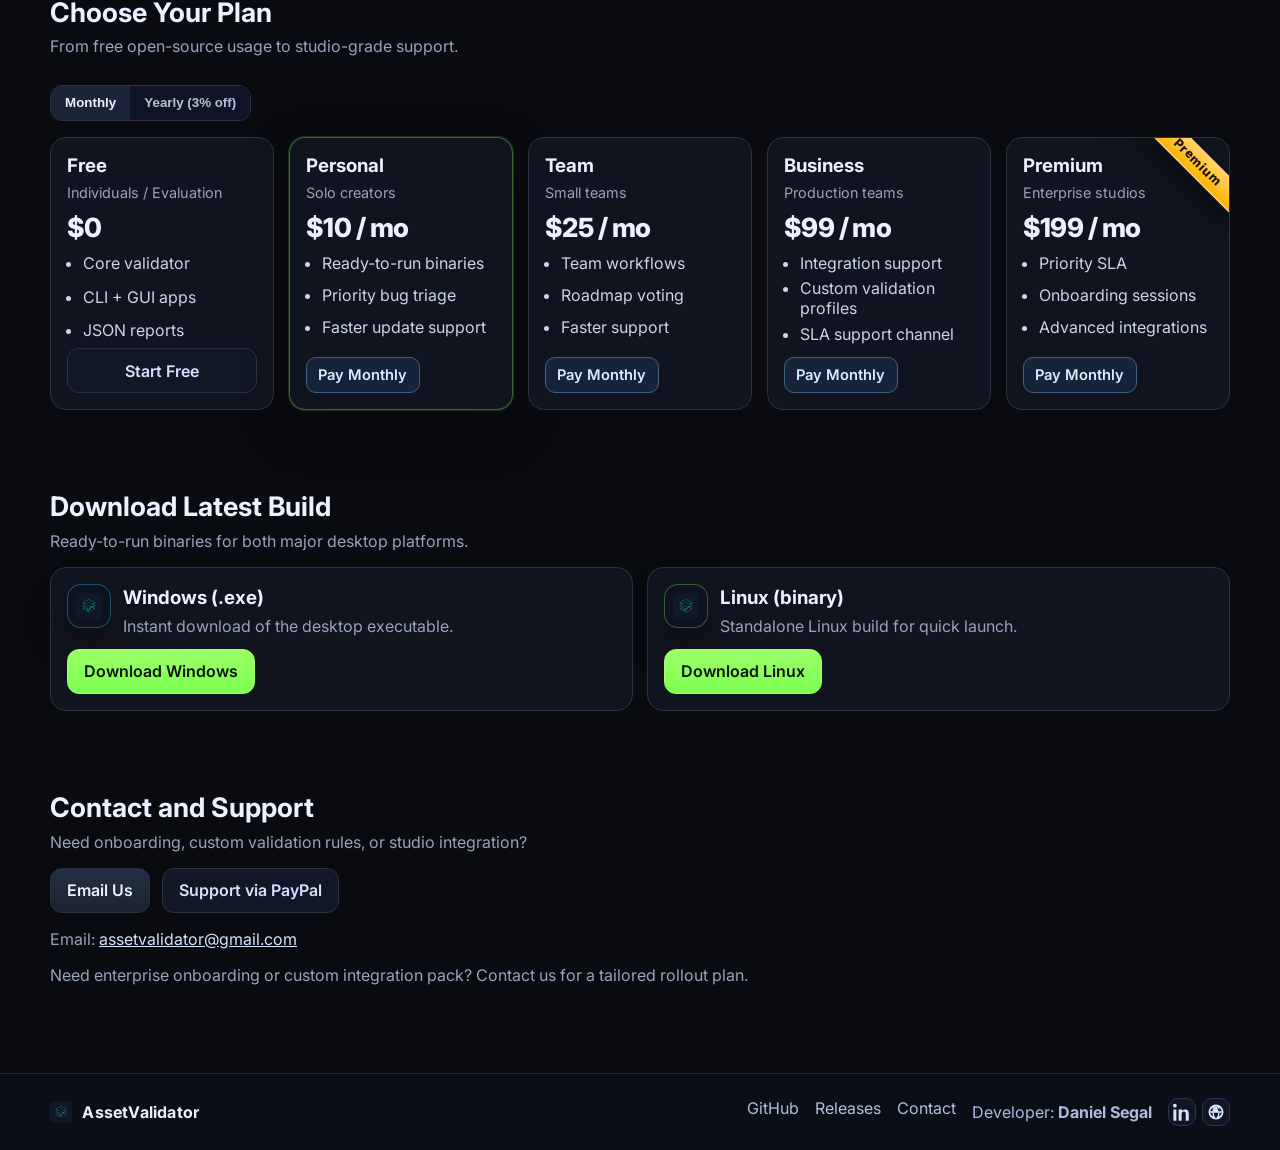
==== commit b78694f6: "fix: serve landing assets correctly on GitHub Pages Point landing HTML to assets/ and copy repo asse" ====
--- a/landing/index.html
+++ b/landing/index.html
@@ -5,7 +5,7 @@
   <meta name="viewport" content="width=device-width, initial-scale=1">
   <title>AssetValidator - VFX/CG Asset Validation Platform</title>
   <meta name="description" content="AssetValidator is an open-source VFX/CG asset validation platform with CLI/GUI apps, USD checks, hash-based version verification, and production-ready team plans.">
-  <link rel="icon" href="../assets/icon.svg" type="image/svg+xml">
+  <link rel="icon" href="assets/icon.svg" type="image/svg+xml">
   <link rel="preconnect" href="https://fonts.googleapis.com">
   <link rel="preconnect" href="https://fonts.gstatic.com" crossorigin>
   <link href="https://fonts.googleapis.com/css2?family=Inter:wght@400;500;600;700;800&display=swap" rel="stylesheet">
@@ -18,7 +18,7 @@
   <header class="site-header">
     <div class="container nav-wrap">
       <a class="brand" href="#top">
-        <img src="../assets/icon.svg" alt="AssetValidator icon">
+        <img src="assets/icon.svg" alt="AssetValidator icon">
         <span>AssetValidator</span>
       </a>
       <nav class="nav">
@@ -70,7 +70,7 @@
       </div>
       <div class="hero-art">
         <div class="scene-banner">
-          <img src="../assets/landing/scene-pipeline.svg" alt="Pipeline scene illustration">
+          <img src="assets/landing/scene-pipeline.svg" alt="Pipeline scene illustration">
         </div>
         <div class="hero-mini">
           <div class="mini">
@@ -89,7 +89,7 @@
       <div class="grid grid-2">
         <article class="promo-card">
           <div class="promo-media">
-            <img src="../assets/landing/scene-before-after.svg" alt="Before/after validation illustration">
+            <img src="assets/landing/scene-before-after.svg" alt="Before/after validation illustration">
           </div>
           <div class="promo-copy">
             <h3>Before / After Validation</h3>
@@ -98,7 +98,7 @@
         </article>
         <article class="promo-card">
           <div class="promo-media">
-            <img src="../assets/landing/scene-studio-support.svg" alt="Studio support illustration">
+            <img src="assets/landing/scene-studio-support.svg" alt="Studio support illustration">
           </div>
           <div class="promo-copy">
             <h3>Studio Support &amp; Onboarding</h3>
@@ -114,7 +114,7 @@
         <p>Simple, powerful, and tuned for real asset debugging under production deadlines.</p>
       </div>
       <div class="showcase-frame">
-        <img src="../assets/gui-preview-v0.1.4-r3.png" alt="AssetValidator GUI screenshot">
+        <img src="assets/gui-preview-v0.1.4-r3.png" alt="AssetValidator GUI screenshot">
       </div>
     </section>
 
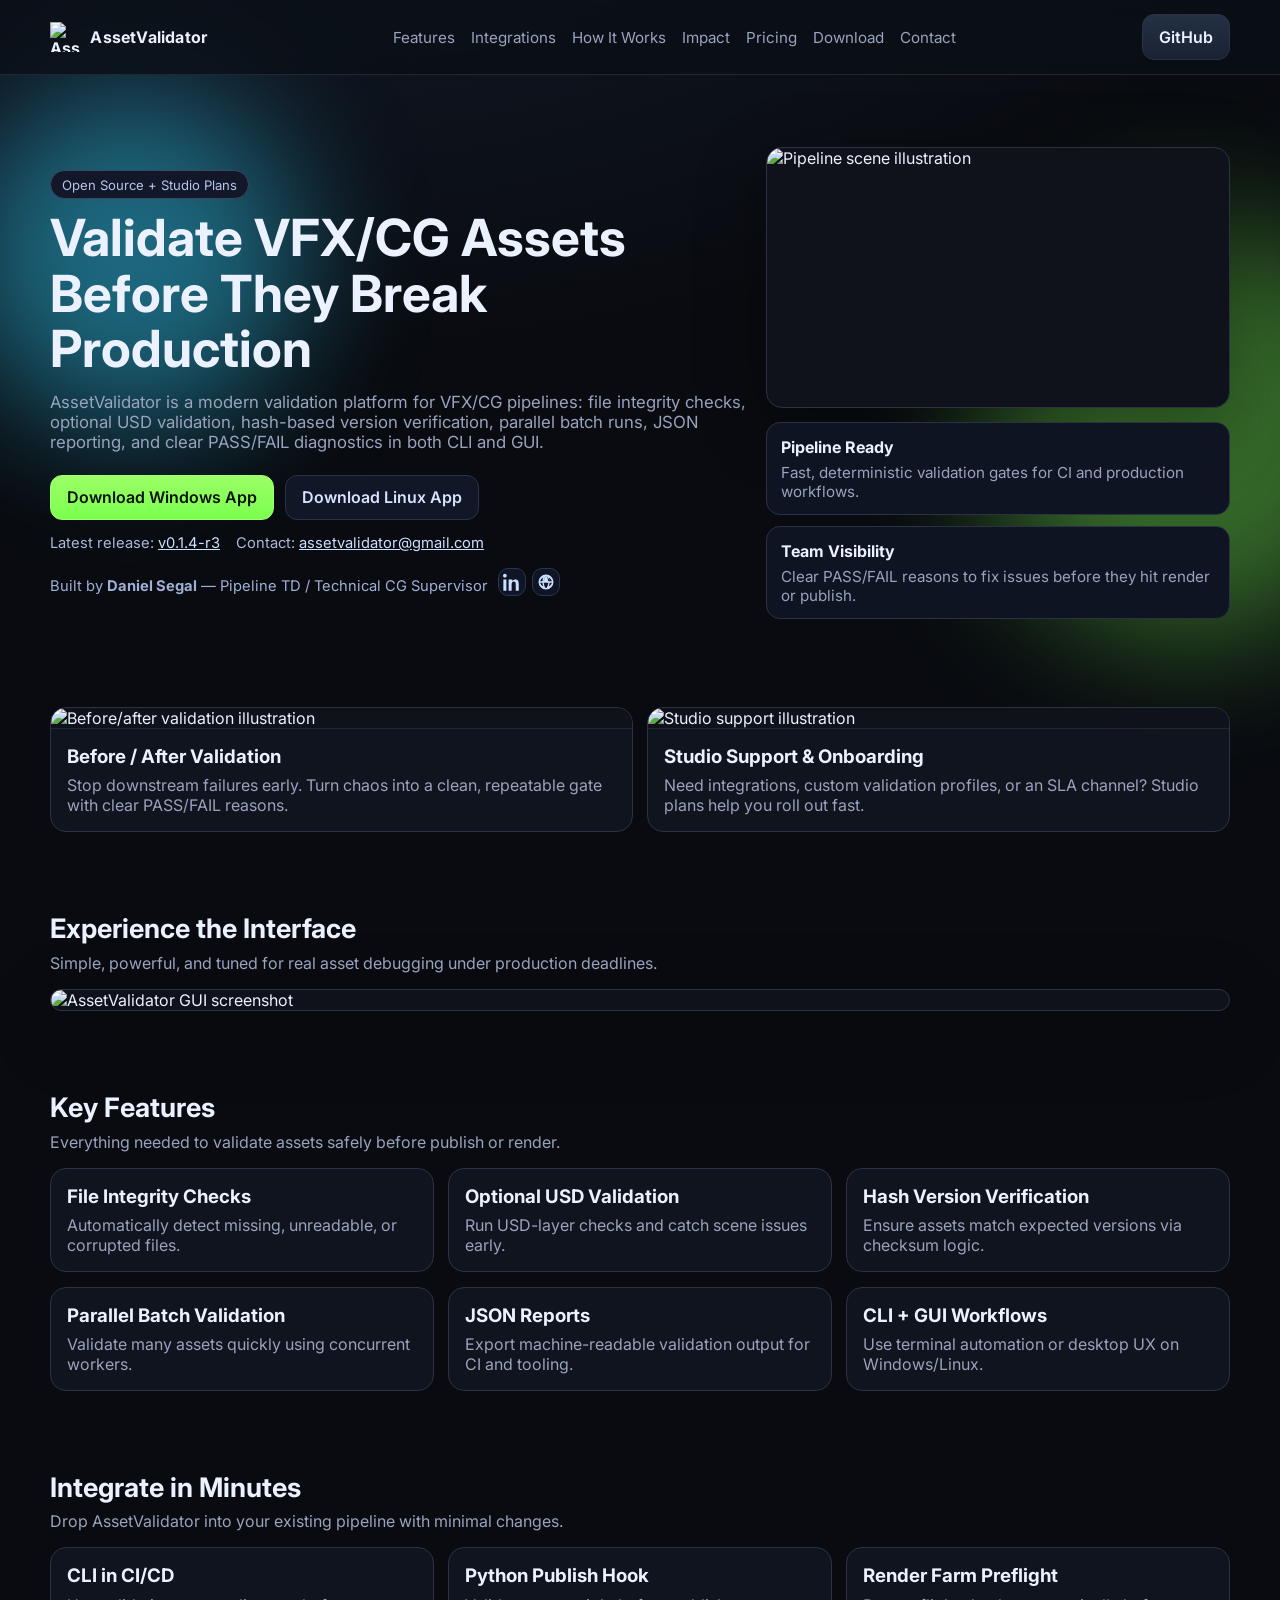
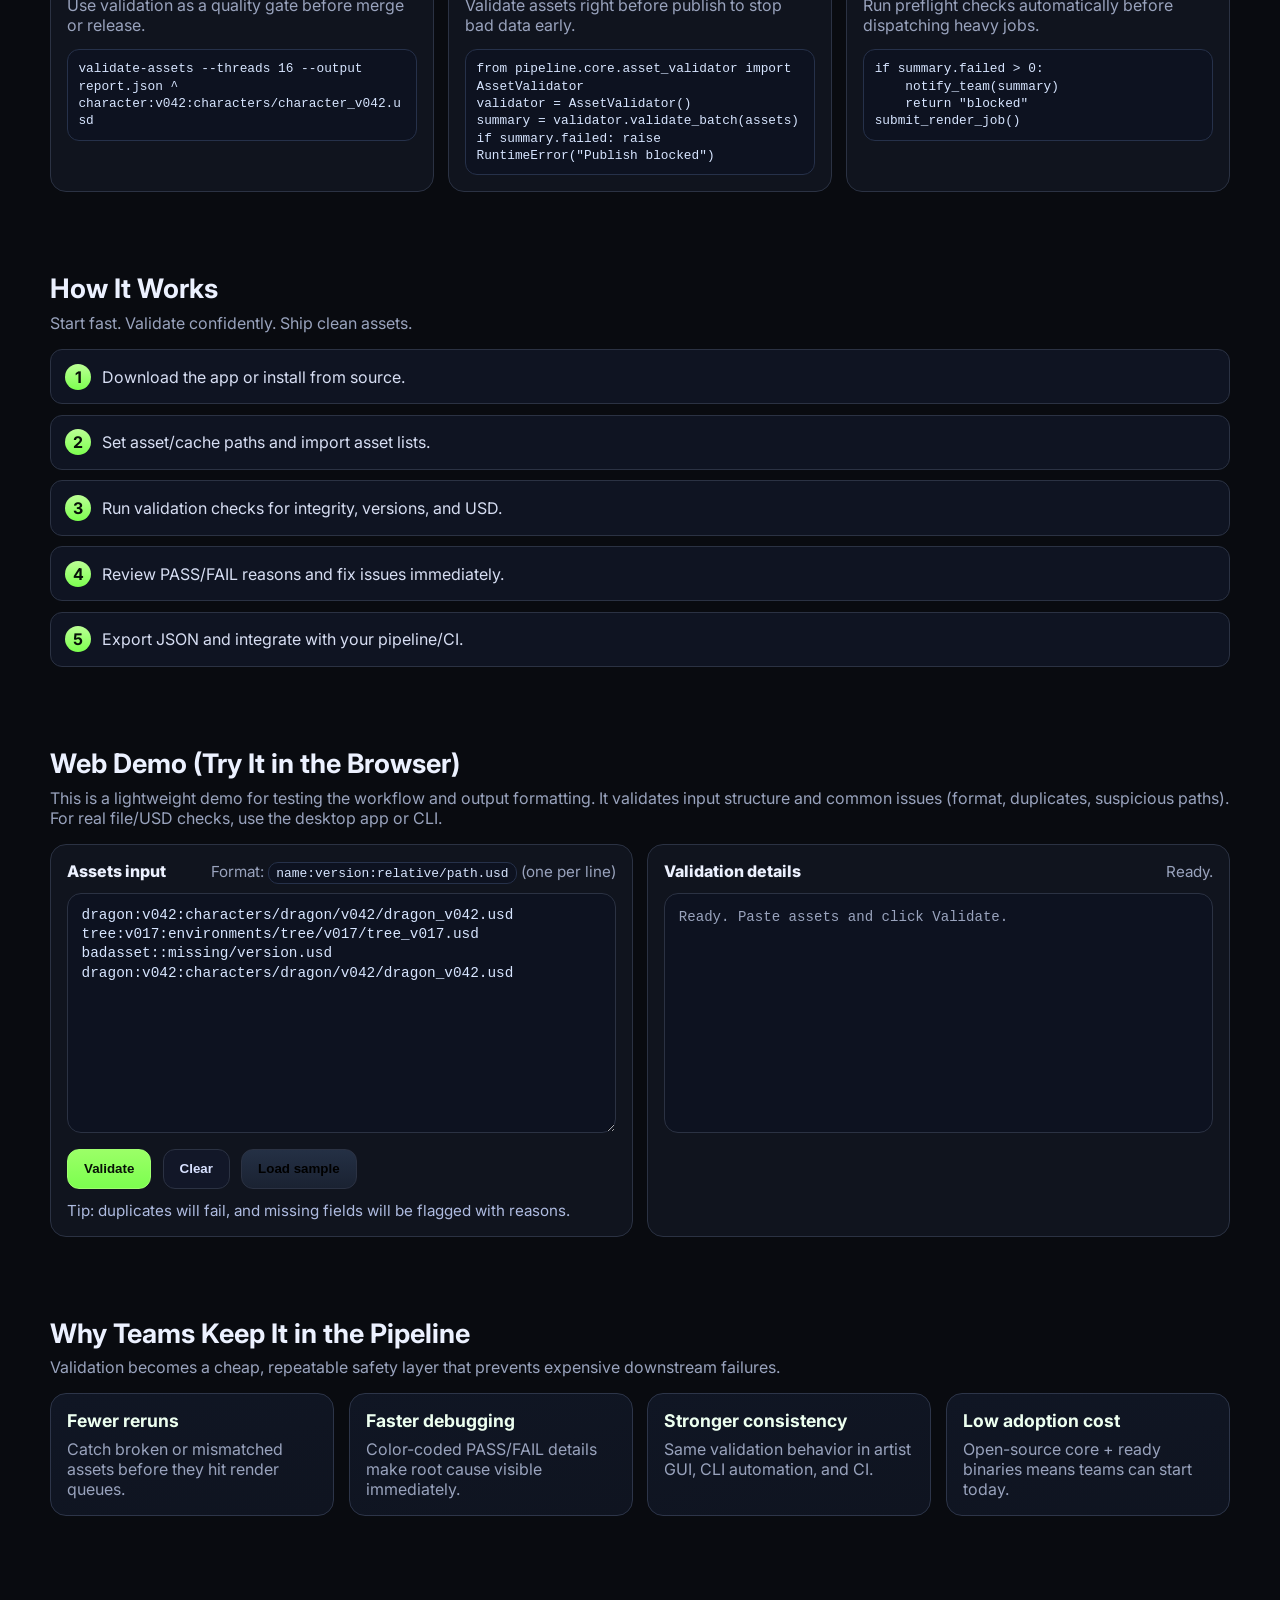
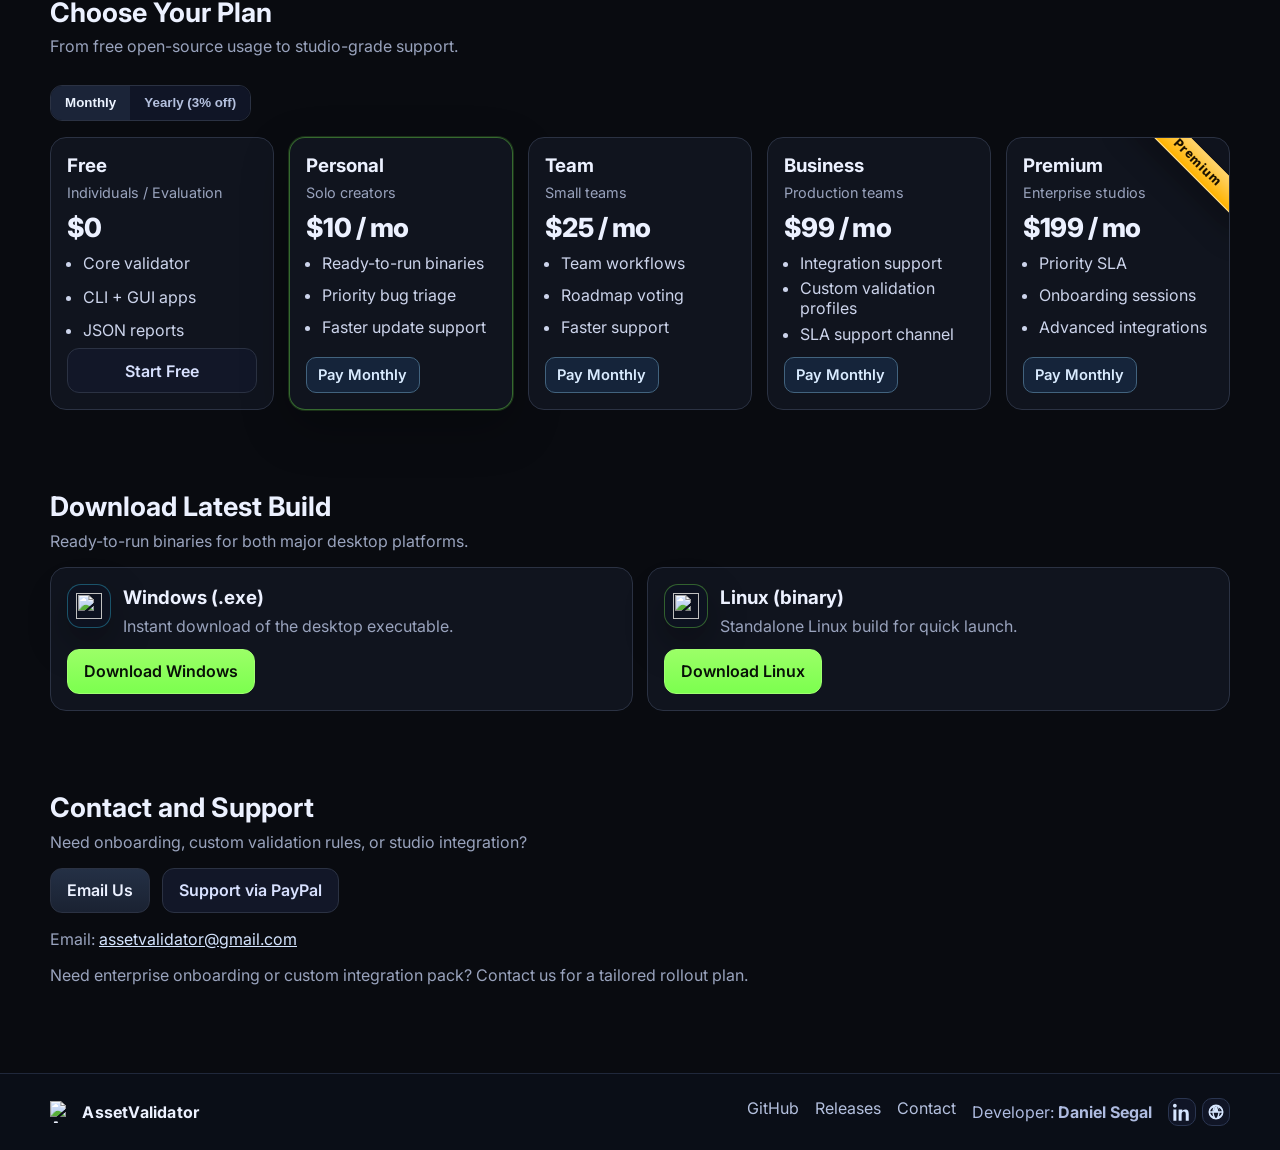
==== commit e9105cf6: "fix: serve landing assets correctly on GitHub Pages Point landing HTML to assets/ and copy repo asse" ====
--- a/landing/index.html
+++ b/landing/index.html
@@ -366,7 +366,7 @@
         <article class="card">
           <div class="dl-head">
             <div class="file-badge file-badge-win" aria-hidden="true">
-              <img src="../assets/icon.svg" alt="">
+              <img src="assets/icon.svg" alt="">
             </div>
             <div>
           <h3>Windows (.exe)</h3>
@@ -378,7 +378,7 @@
         <article class="card">
           <div class="dl-head">
             <div class="file-badge file-badge-linux" aria-hidden="true">
-              <img src="../assets/icon.svg" alt="">
+              <img src="assets/icon.svg" alt="">
             </div>
             <div>
           <h3>Linux (binary)</h3>
@@ -411,7 +411,7 @@
   <footer class="site-footer">
     <div class="container footer-wrap">
       <div class="brand small">
-        <img src="../assets/icon.svg" alt="AssetValidator icon">
+        <img src="assets/icon.svg" alt="AssetValidator icon">
         <span>AssetValidator</span>
       </div>
       <div class="footer-links">
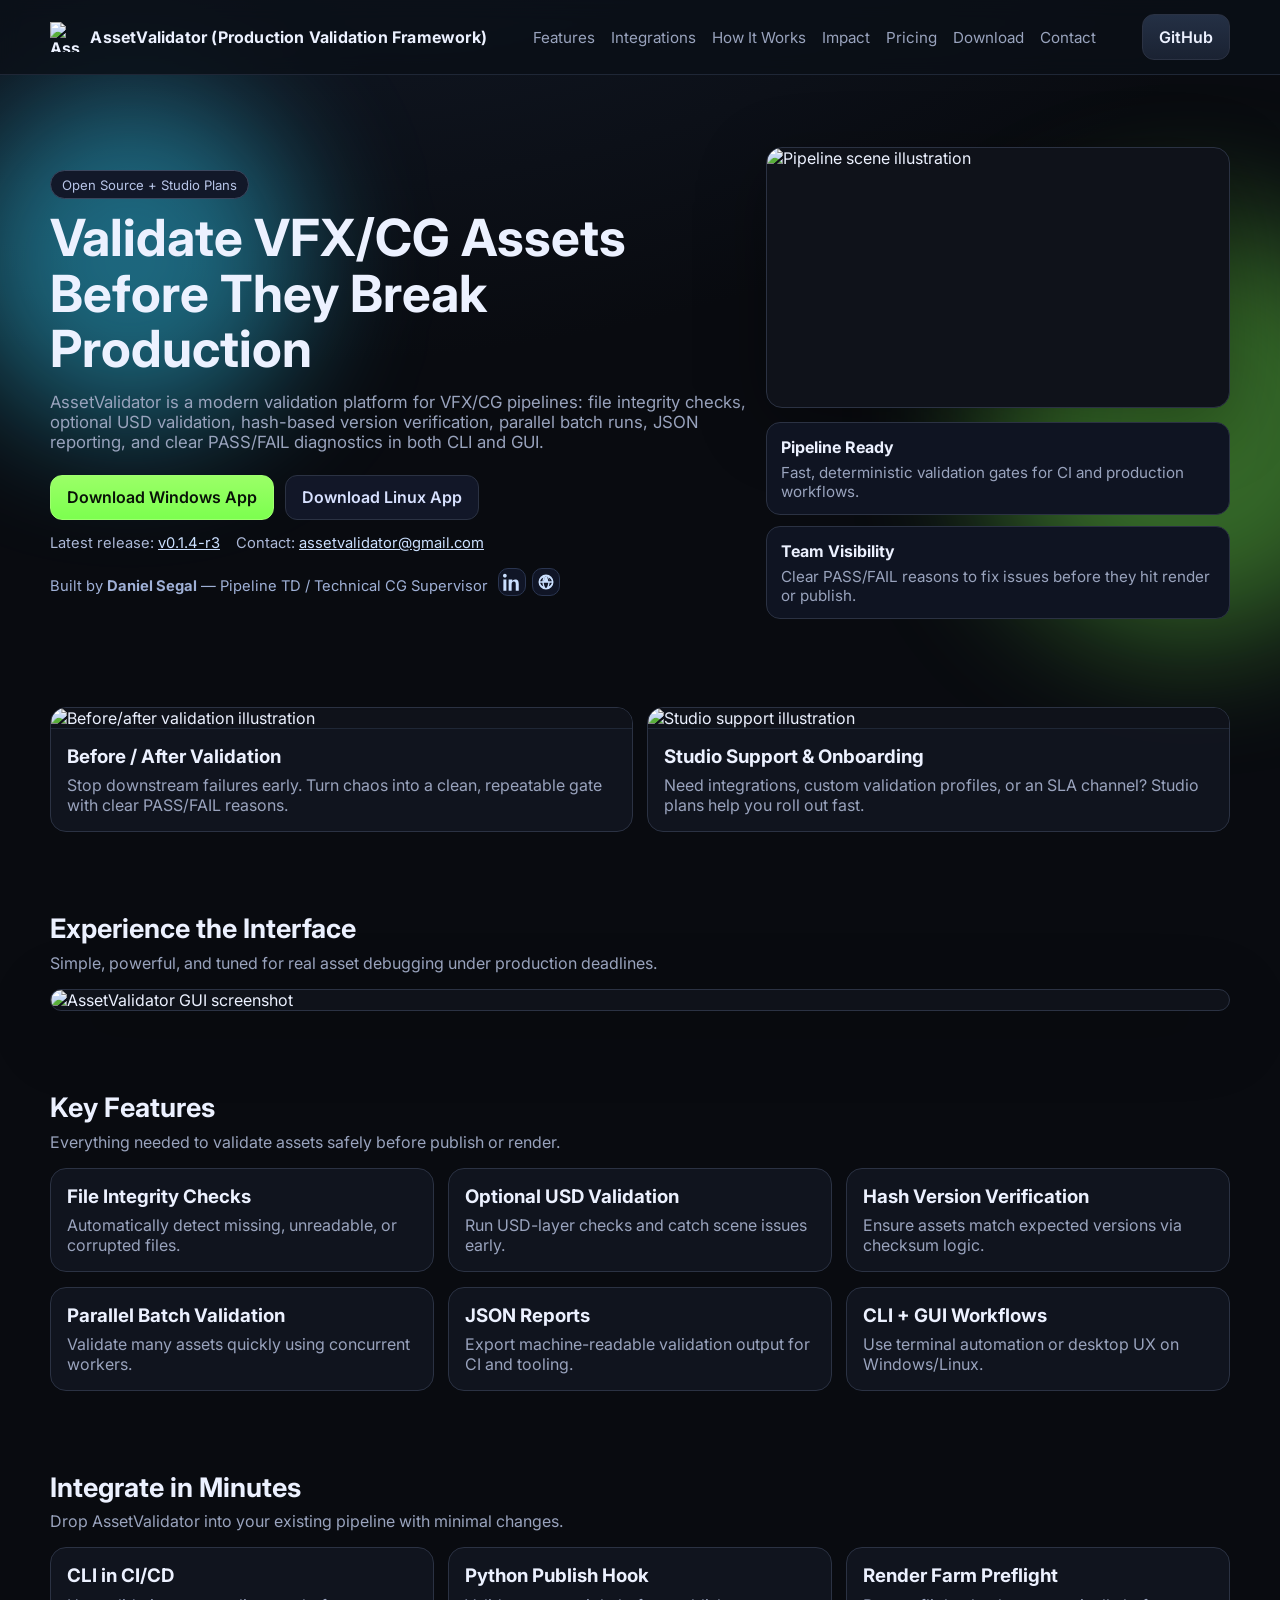
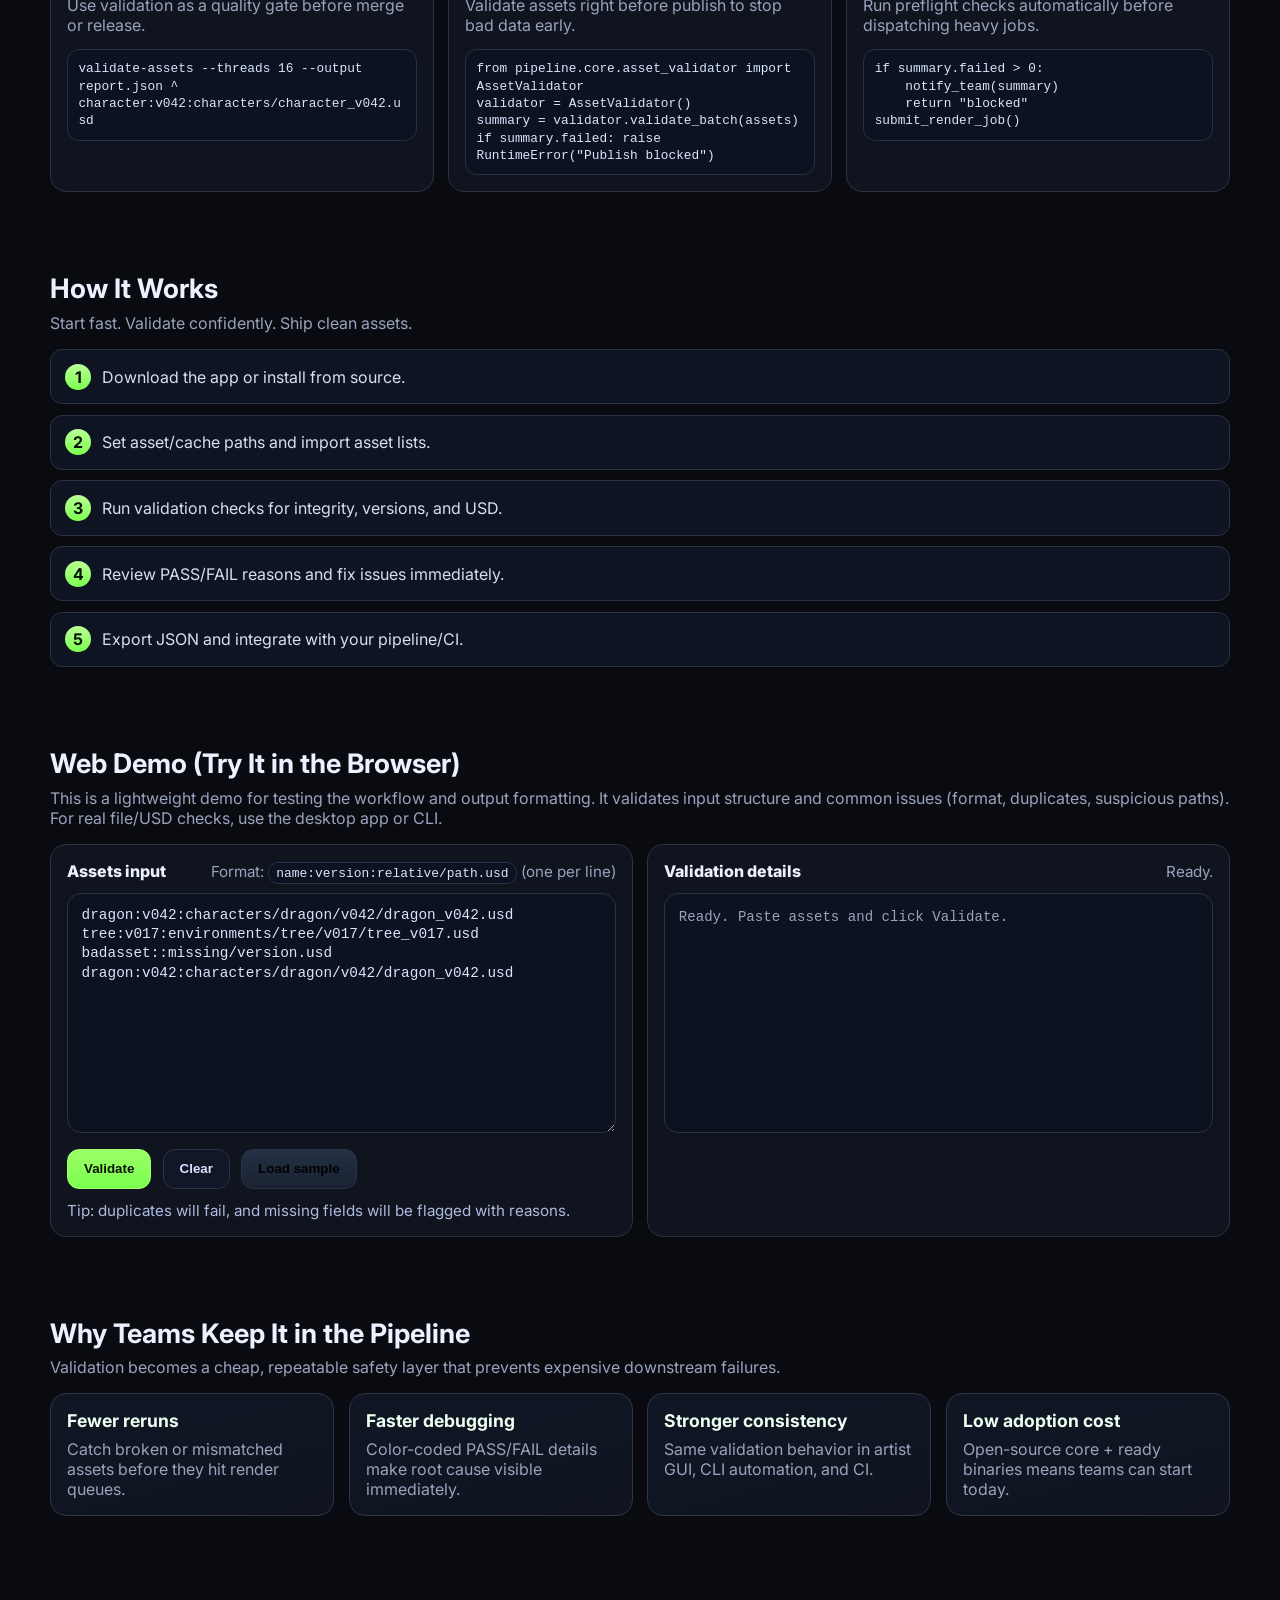
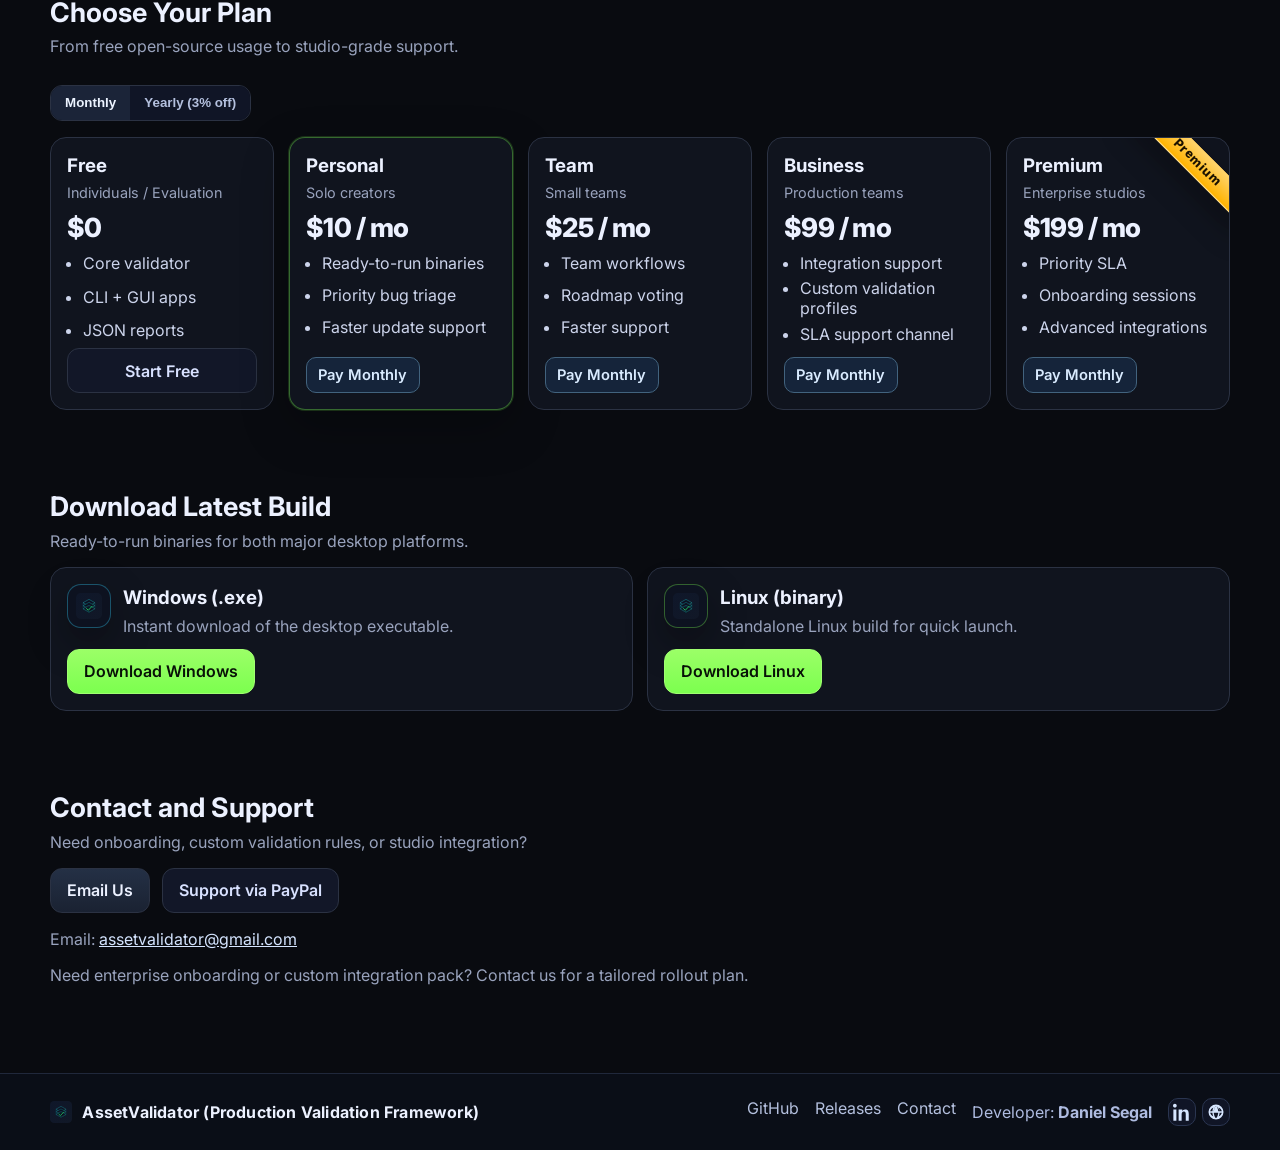
==== commit f39451f0: "Harden paths and branding: PROJECT_PATH, logging, production framework title - AssetValidator.py: re" ====
--- a/landing/index.html
+++ b/landing/index.html
@@ -3,7 +3,7 @@
 <head>
   <meta charset="utf-8">
   <meta name="viewport" content="width=device-width, initial-scale=1">
-  <title>AssetValidator - VFX/CG Asset Validation Platform</title>
+  <title>AssetValidator (Production Validation Framework) - VFX/CG Asset Validation Platform</title>
   <meta name="description" content="AssetValidator is an open-source VFX/CG asset validation platform with CLI/GUI apps, USD checks, hash-based version verification, and production-ready team plans.">
   <link rel="icon" href="assets/icon.svg" type="image/svg+xml">
   <link rel="preconnect" href="https://fonts.googleapis.com">
@@ -19,7 +19,7 @@
     <div class="container nav-wrap">
       <a class="brand" href="#top">
         <img src="assets/icon.svg" alt="AssetValidator icon">
-        <span>AssetValidator</span>
+        <span>AssetValidator (Production Validation Framework)</span>
       </a>
       <nav class="nav">
         <a href="#features">Features</a>
@@ -366,7 +366,7 @@
         <article class="card">
           <div class="dl-head">
             <div class="file-badge file-badge-win" aria-hidden="true">
-              <img src="assets/icon.svg" alt="">
+              <img src="../assets/icon.svg" alt="">
             </div>
             <div>
           <h3>Windows (.exe)</h3>
@@ -378,7 +378,7 @@
         <article class="card">
           <div class="dl-head">
             <div class="file-badge file-badge-linux" aria-hidden="true">
-              <img src="assets/icon.svg" alt="">
+              <img src="../assets/icon.svg" alt="">
             </div>
             <div>
           <h3>Linux (binary)</h3>
@@ -411,8 +411,8 @@
   <footer class="site-footer">
     <div class="container footer-wrap">
       <div class="brand small">
-        <img src="assets/icon.svg" alt="AssetValidator icon">
-        <span>AssetValidator</span>
+        <img src="../assets/icon.svg" alt="AssetValidator icon">
+        <span>AssetValidator (Production Validation Framework)</span>
       </div>
       <div class="footer-links">
         <a href="https://github.com/daniilcg/AssetValidator" target="_blank" rel="noopener">GitHub</a>
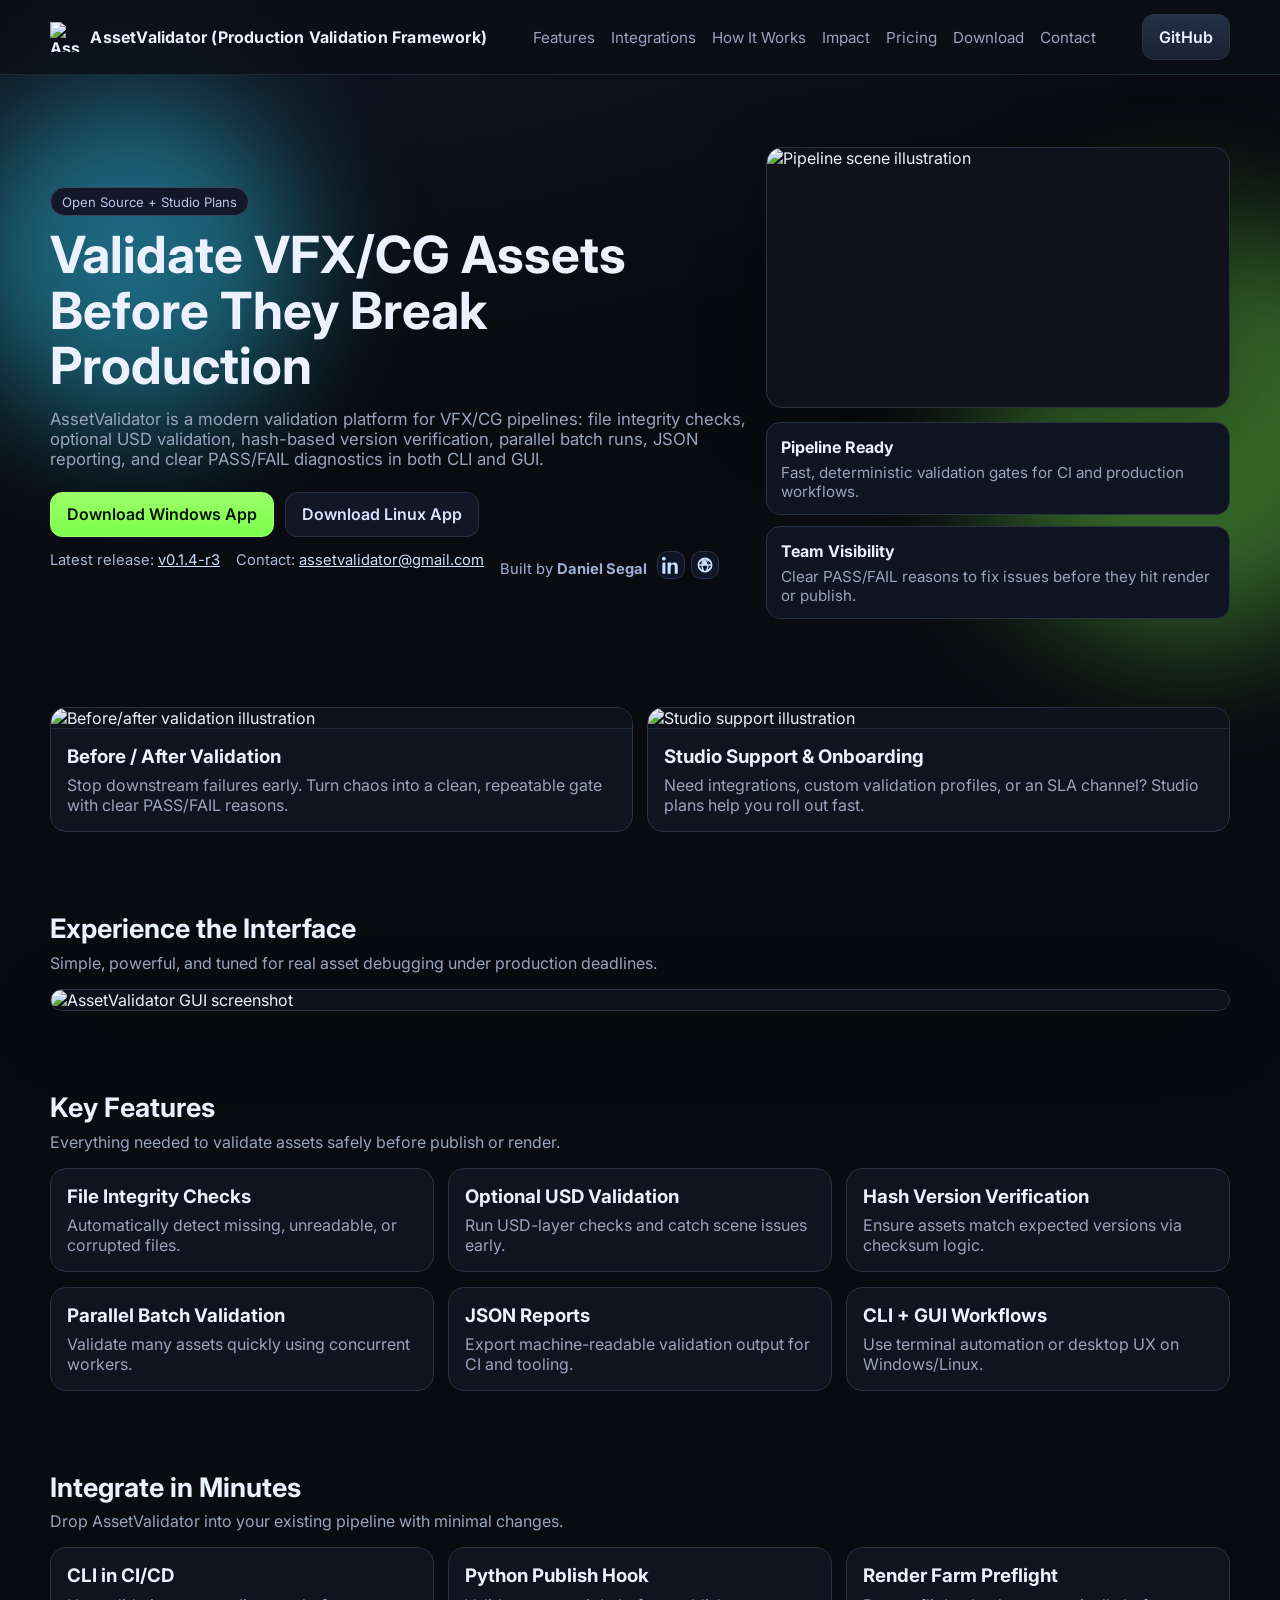
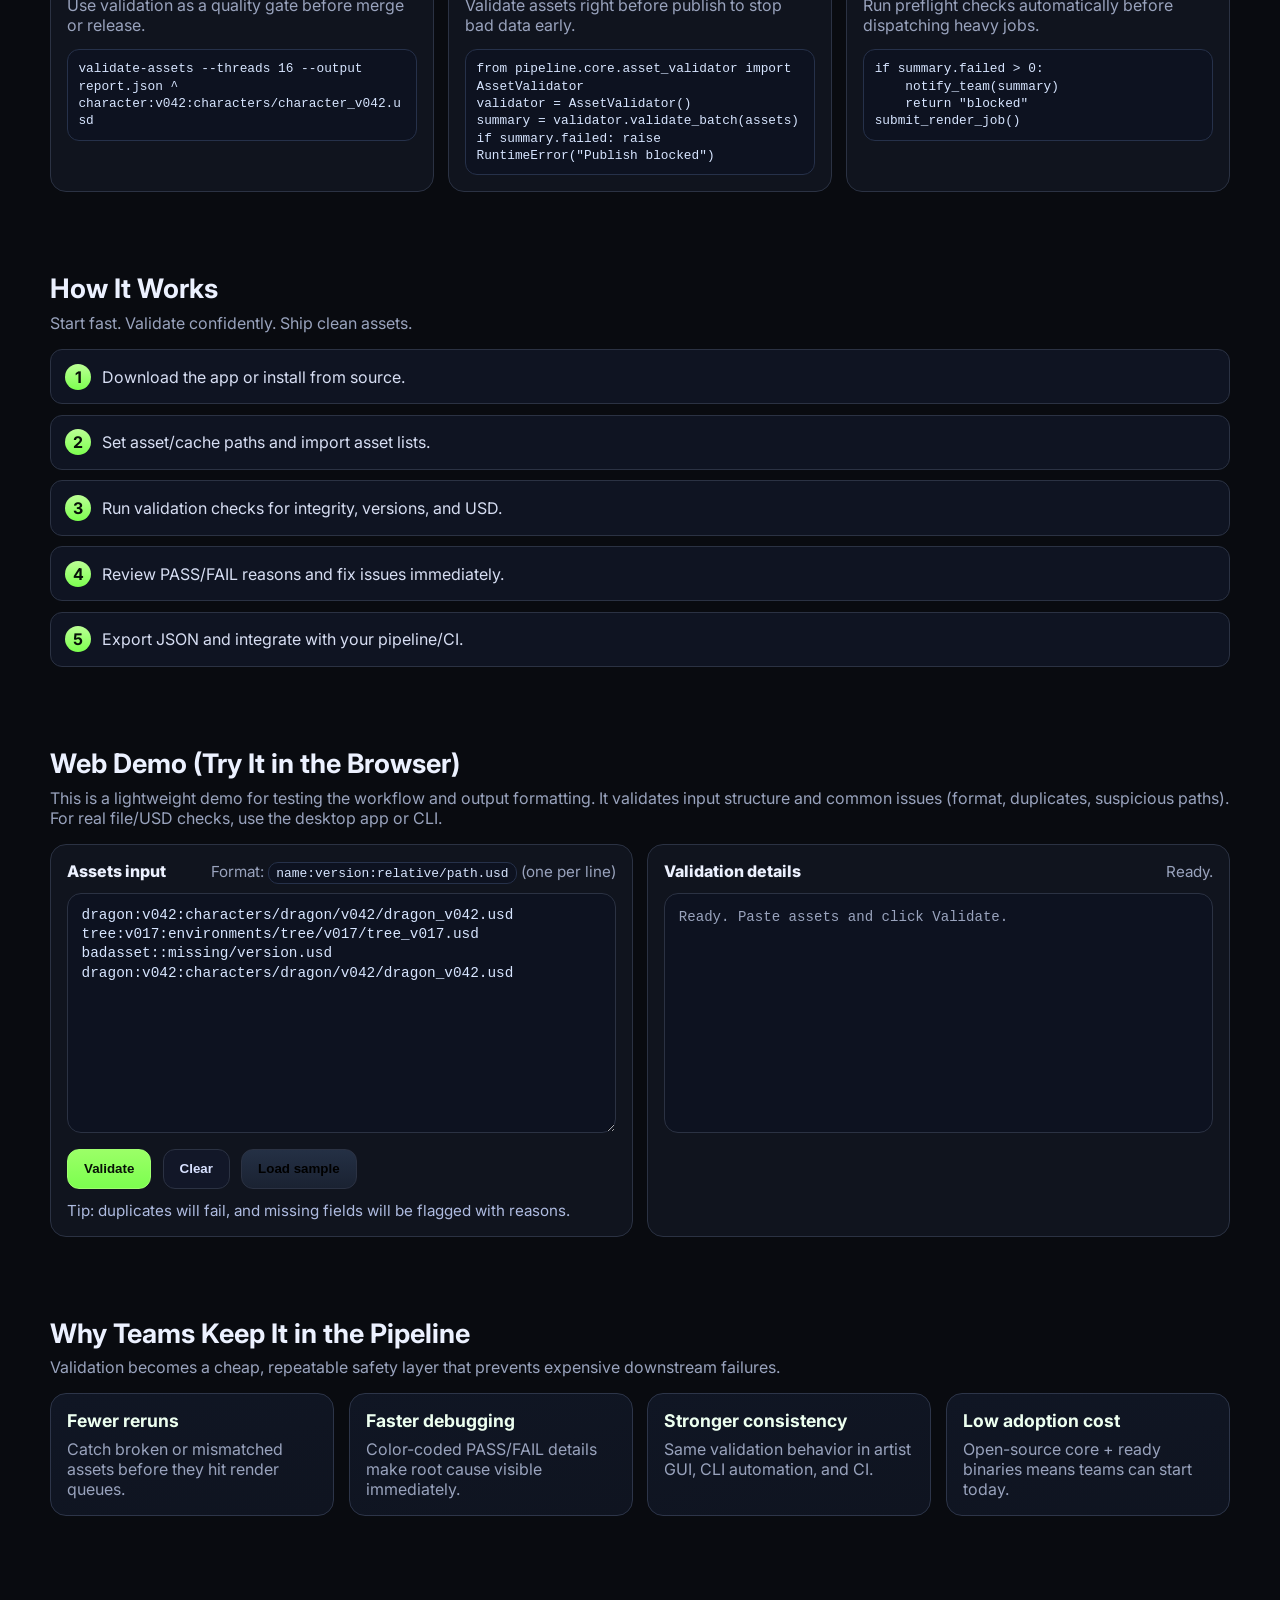
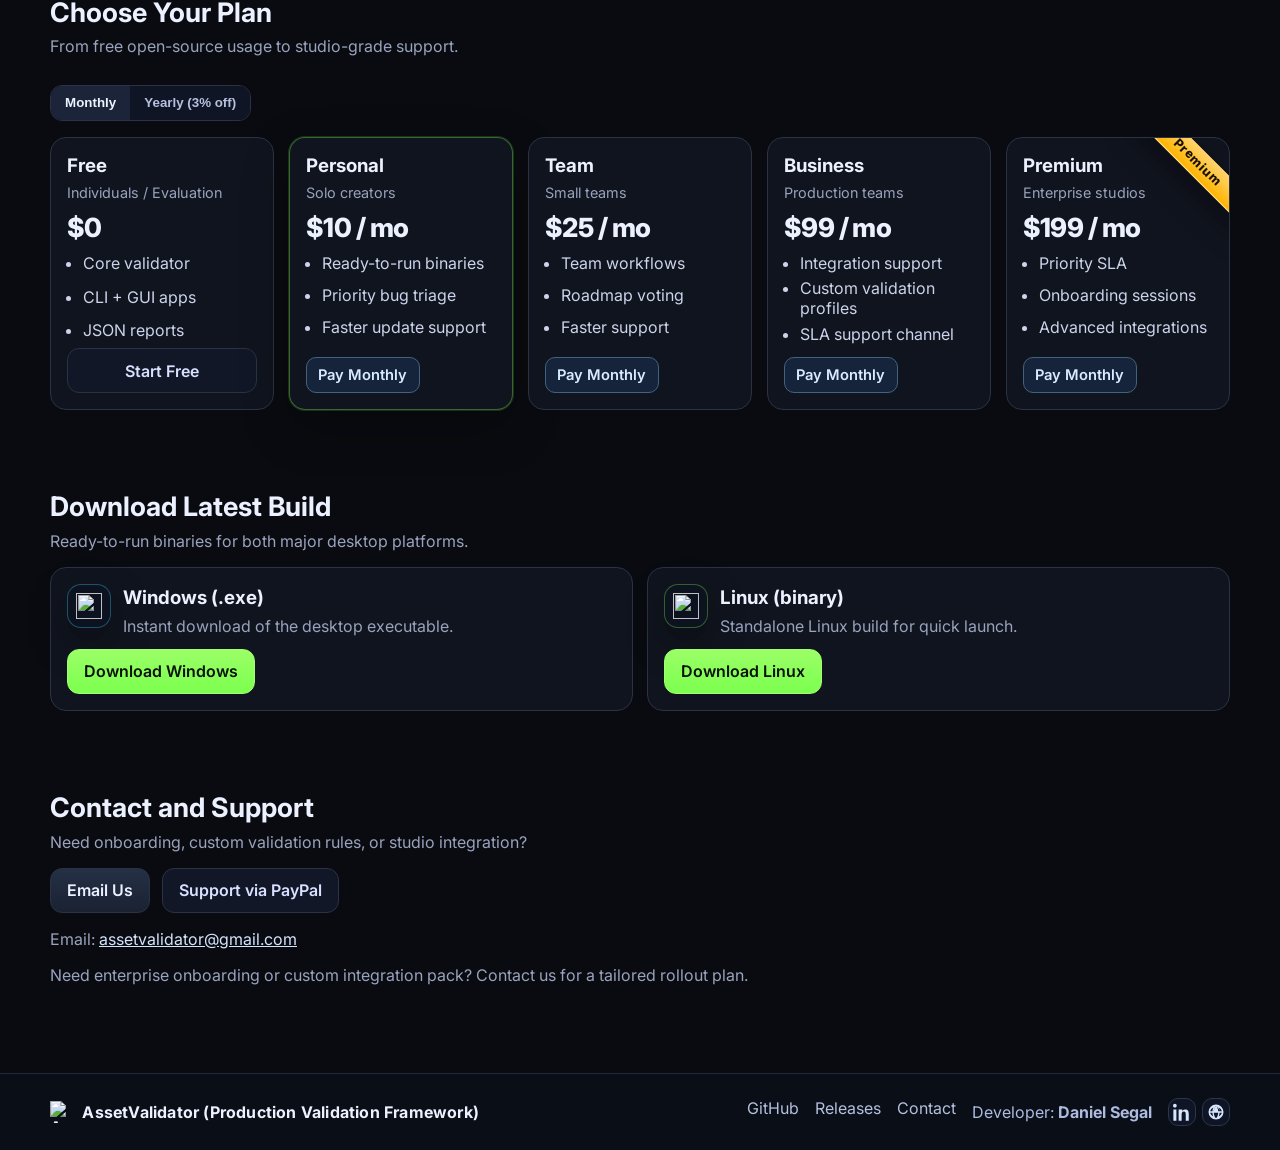
==== commit 7bd452a0: "fix: correct landing icon paths and simplify byline Use page-relative icon paths in the landing down" ====
--- a/landing/index.html
+++ b/landing/index.html
@@ -52,7 +52,7 @@
           <span>Latest release: <a href="https://github.com/daniilcg/AssetValidator/releases/tag/v0.1.4-r3" target="_blank" rel="noopener">v0.1.4-r3</a></span>
           <span>Contact: <a href="mailto:assetvalidator@gmail.com">assetvalidator@gmail.com</a></span>
           <span class="byline">
-            Built by <strong>Daniel Segal</strong> — Pipeline TD / Technical CG Supervisor
+            Built by <strong>Daniel Segal</strong>
             <span class="icon-links" aria-label="Developer links">
               <a class="icon-link" href="https://www.linkedin.com/in/daniilcg/" target="_blank" rel="noopener" aria-label="LinkedIn">
                 <svg width="18" height="18" viewBox="0 0 24 24" role="img" aria-hidden="true">
@@ -366,7 +366,7 @@
         <article class="card">
           <div class="dl-head">
             <div class="file-badge file-badge-win" aria-hidden="true">
-              <img src="../assets/icon.svg" alt="">
+              <img src="assets/icon.svg" alt="">
             </div>
             <div>
           <h3>Windows (.exe)</h3>
@@ -378,7 +378,7 @@
         <article class="card">
           <div class="dl-head">
             <div class="file-badge file-badge-linux" aria-hidden="true">
-              <img src="../assets/icon.svg" alt="">
+              <img src="assets/icon.svg" alt="">
             </div>
             <div>
           <h3>Linux (binary)</h3>
@@ -411,7 +411,7 @@
   <footer class="site-footer">
     <div class="container footer-wrap">
       <div class="brand small">
-        <img src="../assets/icon.svg" alt="AssetValidator icon">
+        <img src="assets/icon.svg" alt="AssetValidator icon">
         <span>AssetValidator (Production Validation Framework)</span>
       </div>
       <div class="footer-links">
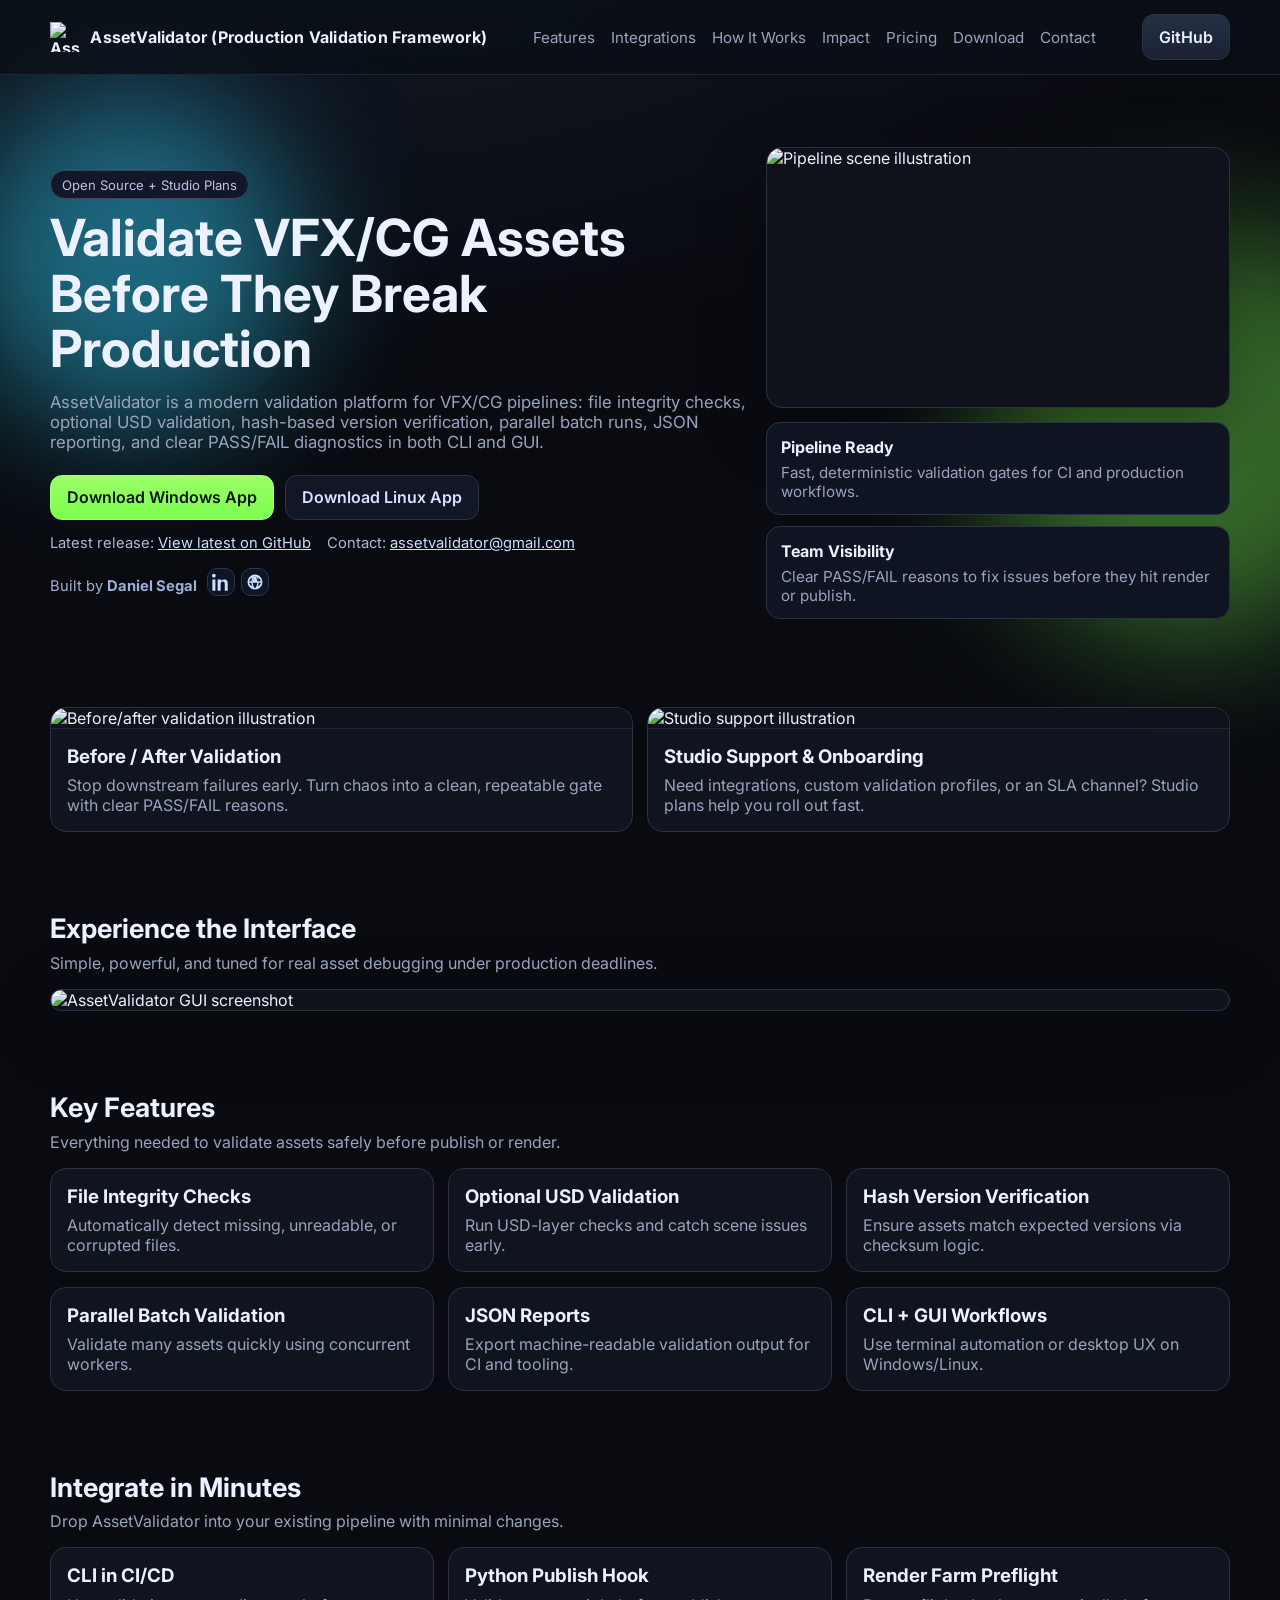
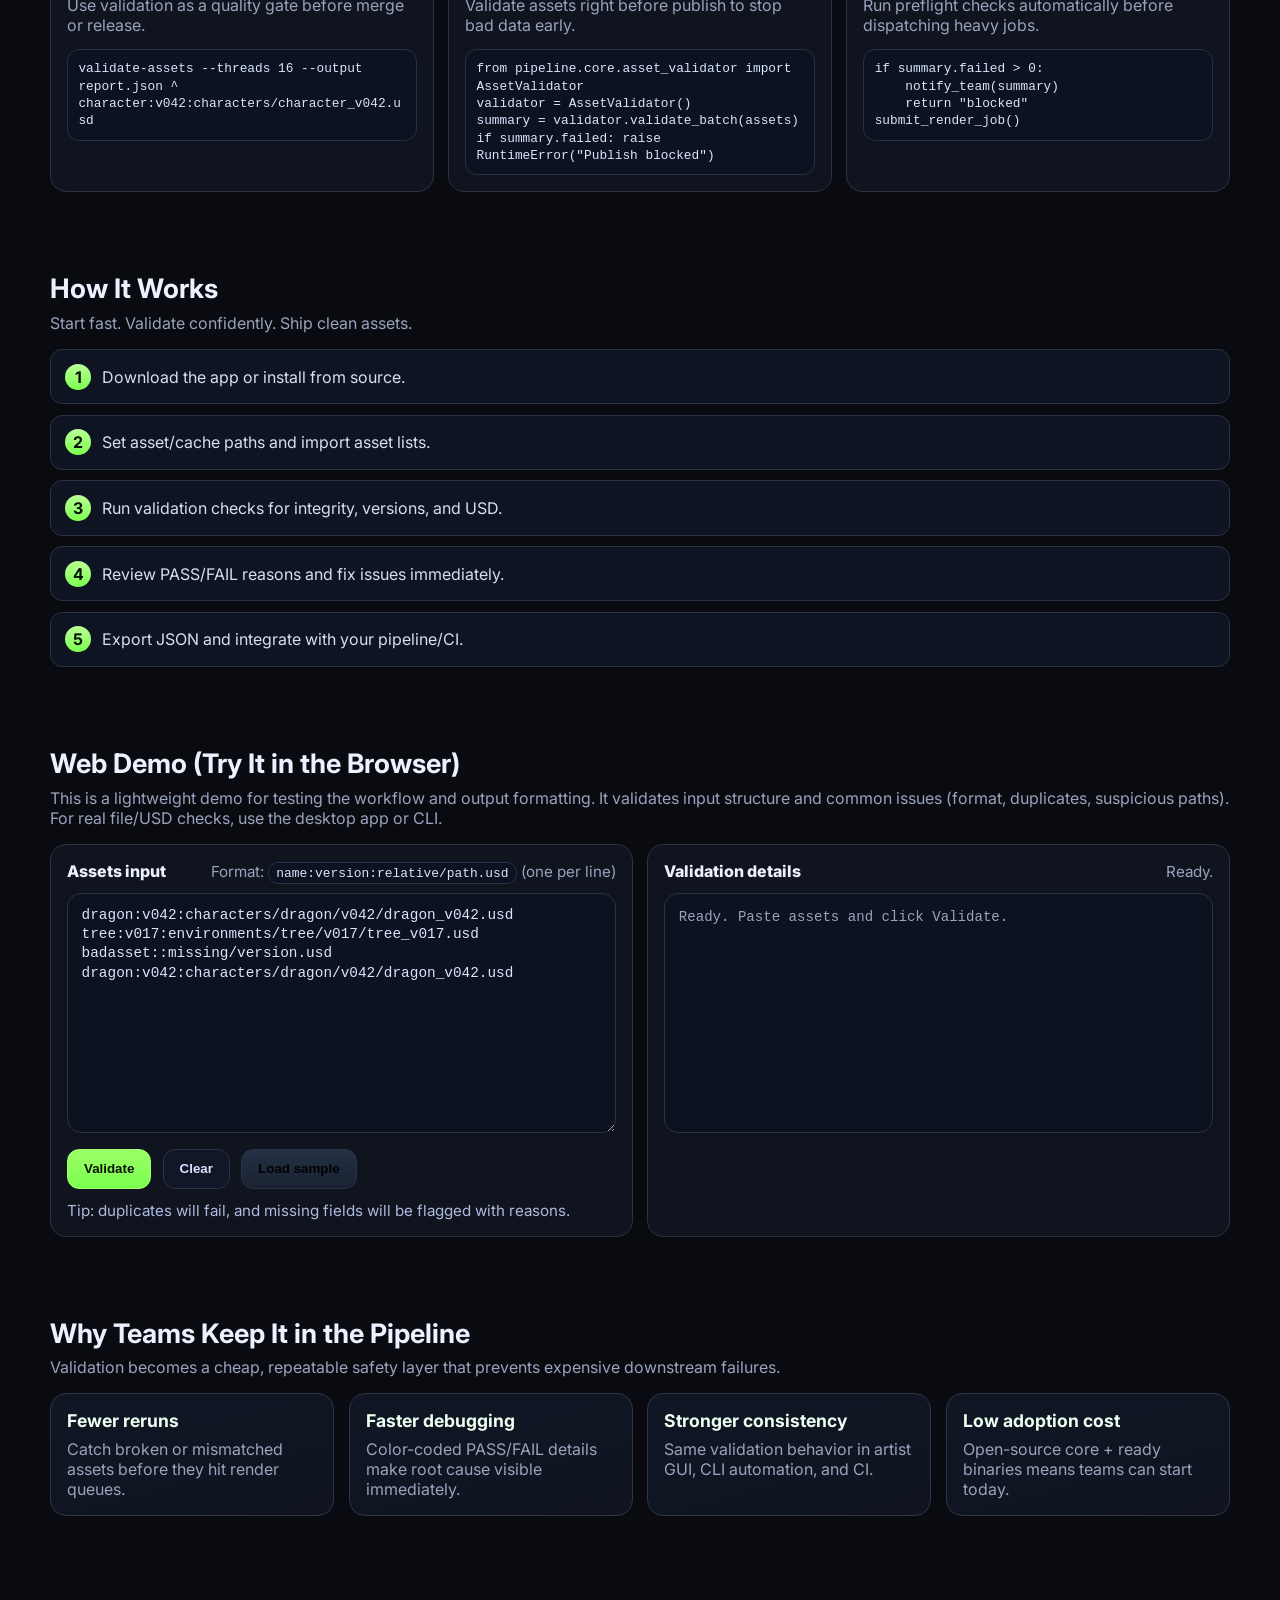
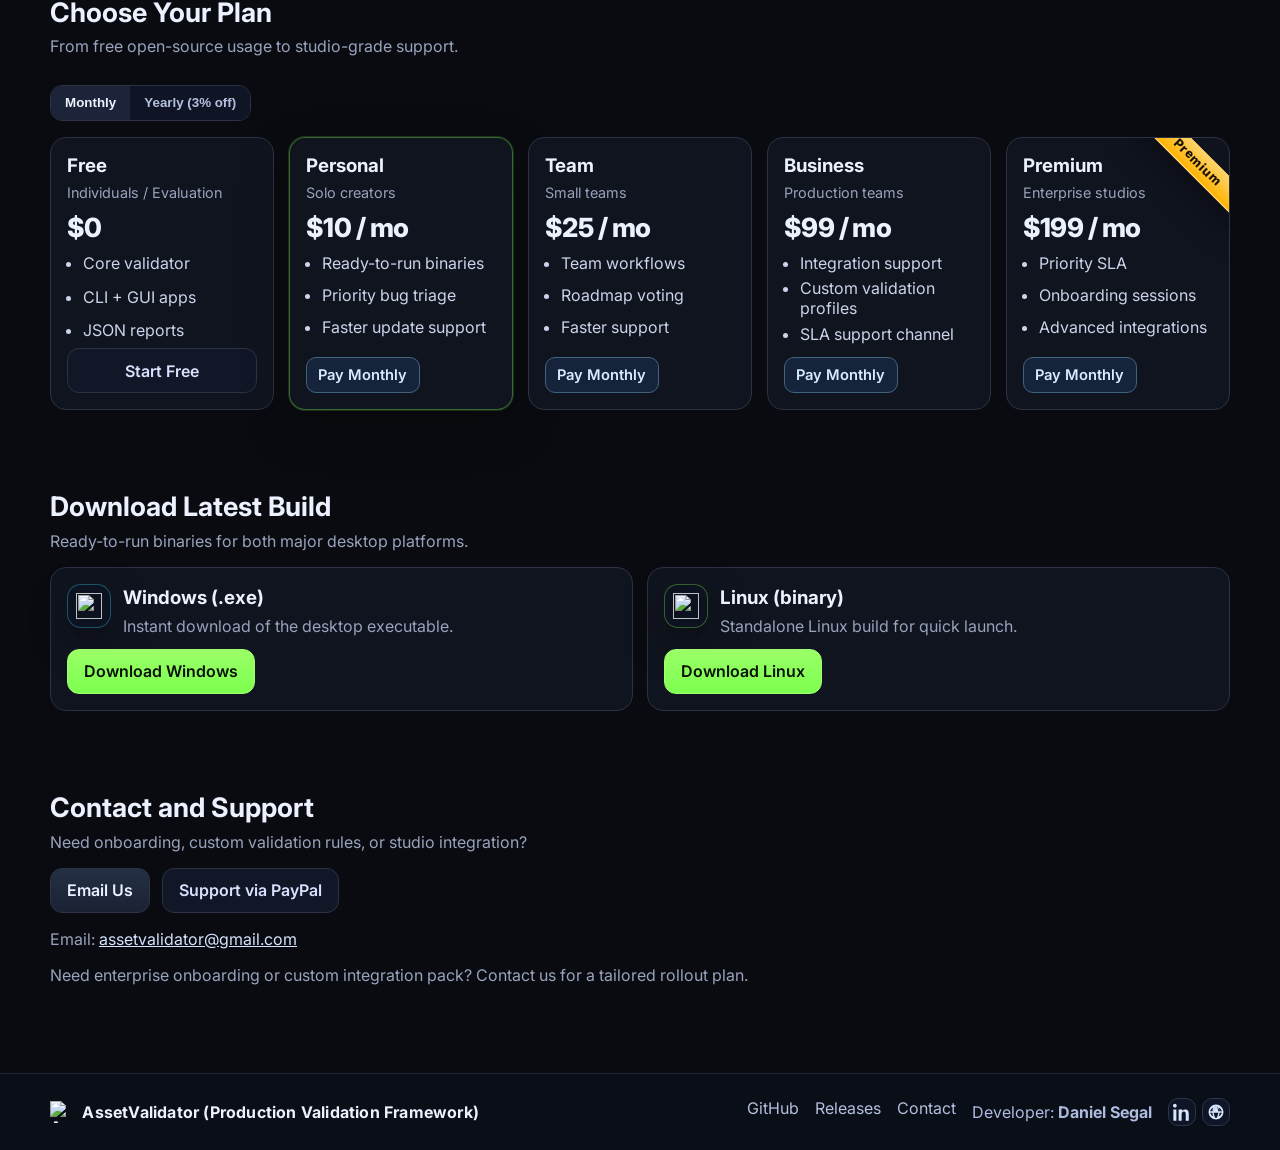
==== commit fcea0d0e: "feat: ship latest-release downloads and in-app update checks Switch landing and README download link" ====
--- a/landing/index.html
+++ b/landing/index.html
@@ -45,11 +45,11 @@
           and clear PASS/FAIL diagnostics in both CLI and GUI.
         </p>
         <div class="hero-cta">
-          <a class="btn btn-accent" href="https://github.com/daniilcg/AssetValidator/releases/download/v0.1.4-r3/AssetValidator.exe" target="_blank" rel="noopener">Download Windows App</a>
-          <a class="btn btn-ghost" href="https://github.com/daniilcg/AssetValidator/releases/download/v0.1.4-r3/AssetValidator" target="_blank" rel="noopener">Download Linux App</a>
+          <a class="btn btn-accent" href="https://github.com/daniilcg/AssetValidator/releases/latest/download/AssetValidator.exe" target="_blank" rel="noopener">Download Windows App</a>
+          <a class="btn btn-ghost" href="https://github.com/daniilcg/AssetValidator/releases/latest/download/AssetValidator" target="_blank" rel="noopener">Download Linux App</a>
         </div>
         <div class="hero-meta">
-          <span>Latest release: <a href="https://github.com/daniilcg/AssetValidator/releases/tag/v0.1.4-r3" target="_blank" rel="noopener">v0.1.4-r3</a></span>
+          <span>Latest release: <a href="https://github.com/daniilcg/AssetValidator/releases/latest" target="_blank" rel="noopener">View latest on GitHub</a></span>
           <span>Contact: <a href="mailto:assetvalidator@gmail.com">assetvalidator@gmail.com</a></span>
           <span class="byline">
             Built by <strong>Daniel Segal</strong>
@@ -373,7 +373,7 @@
           <p>Instant download of the desktop executable.</p>
             </div>
           </div>
-          <a class="btn btn-accent" href="https://github.com/daniilcg/AssetValidator/releases/download/v0.1.4-r3/AssetValidator.exe" target="_blank" rel="noopener">Download Windows</a>
+          <a class="btn btn-accent" href="https://github.com/daniilcg/AssetValidator/releases/latest/download/AssetValidator.exe" target="_blank" rel="noopener">Download Windows</a>
         </article>
         <article class="card">
           <div class="dl-head">
@@ -385,7 +385,7 @@
           <p>Standalone Linux build for quick launch.</p>
             </div>
           </div>
-          <a class="btn btn-accent" href="https://github.com/daniilcg/AssetValidator/releases/download/v0.1.4-r3/AssetValidator" target="_blank" rel="noopener">Download Linux</a>
+          <a class="btn btn-accent" href="https://github.com/daniilcg/AssetValidator/releases/latest/download/AssetValidator" target="_blank" rel="noopener">Download Linux</a>
         </article>
       </div>
     </section>
